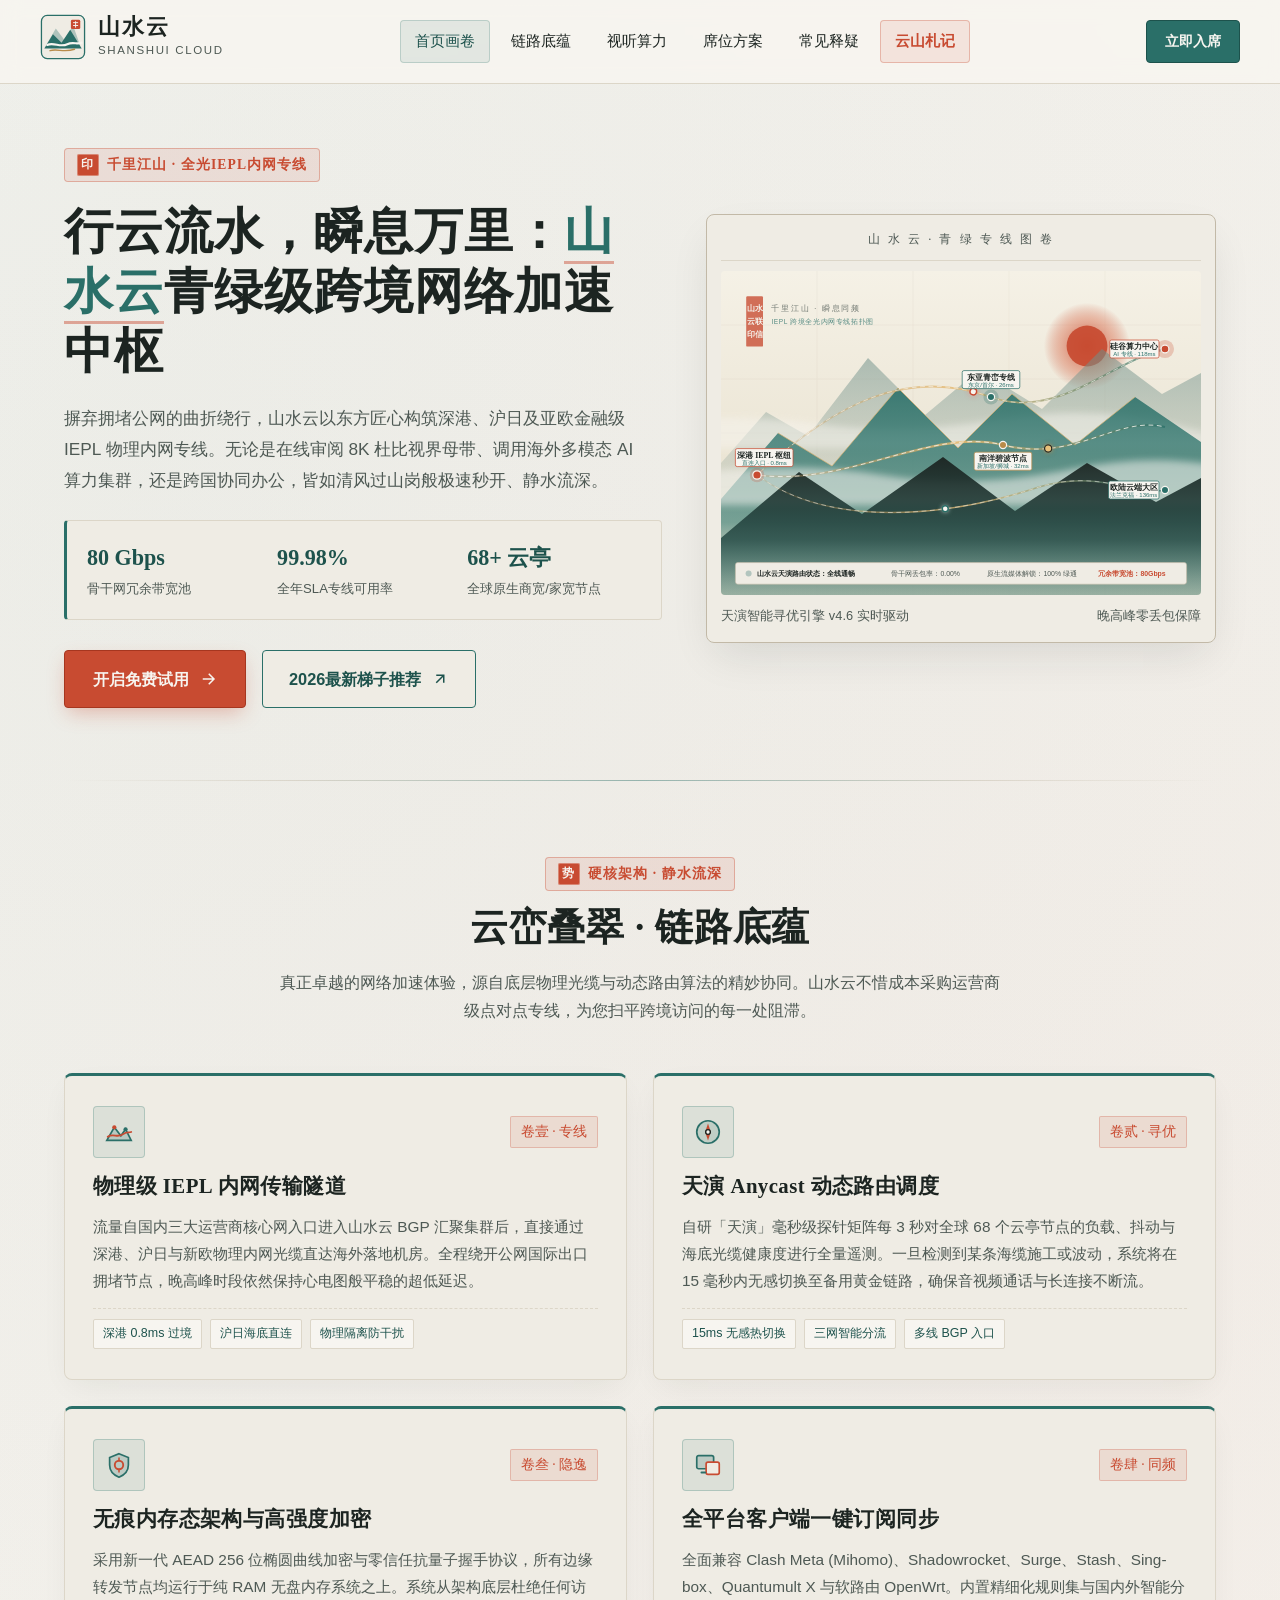
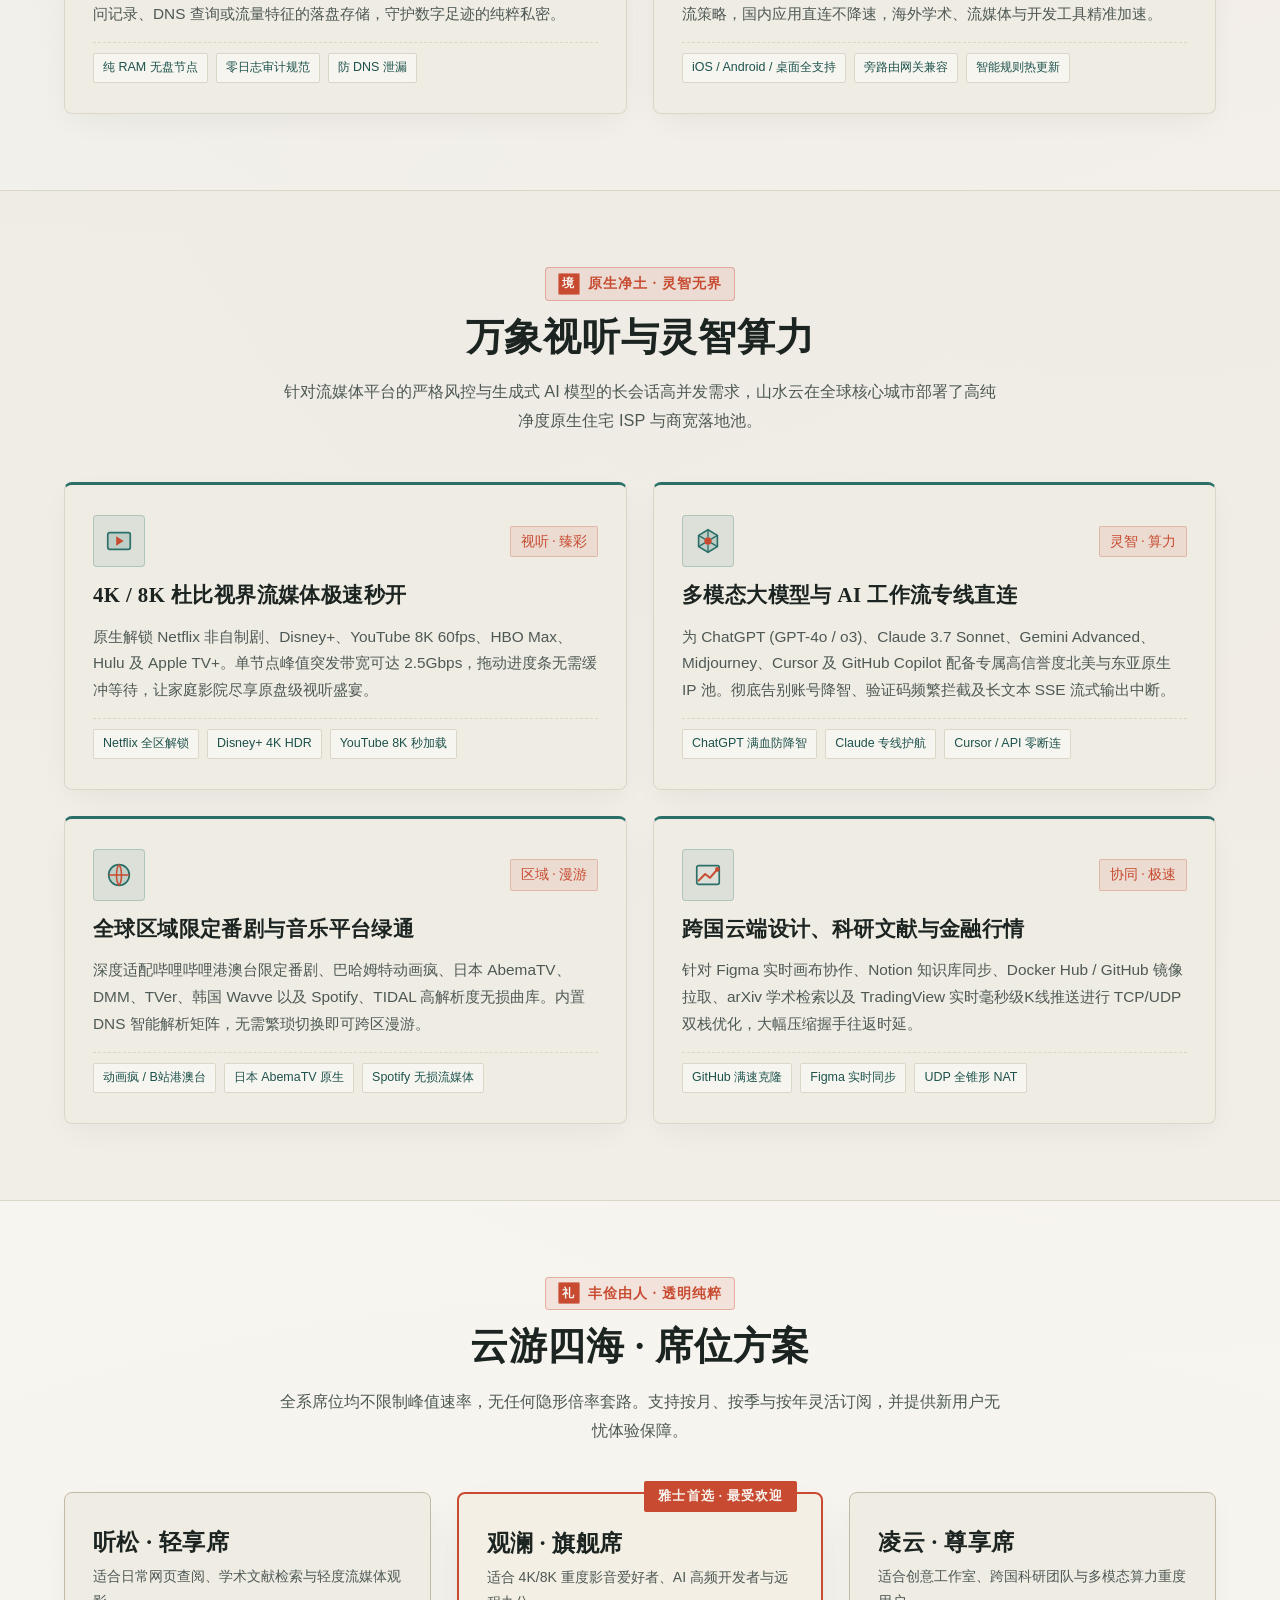
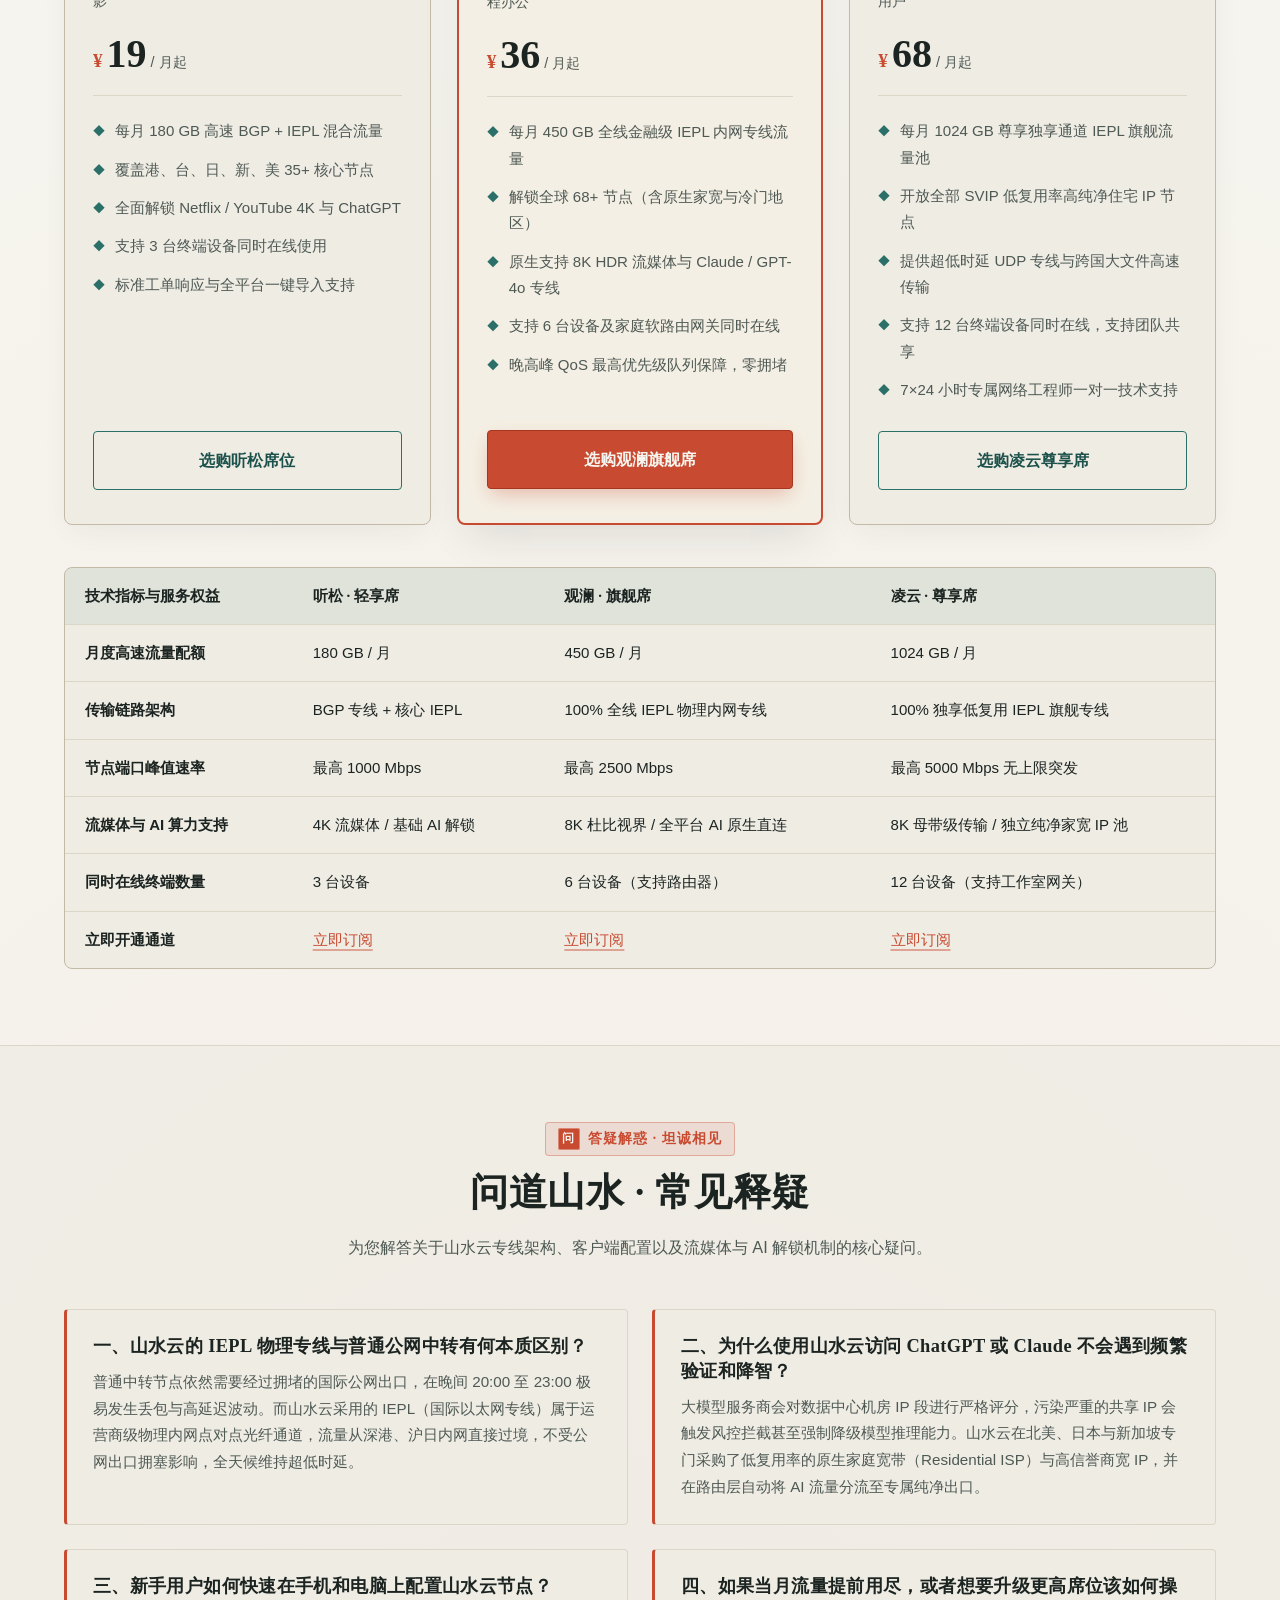
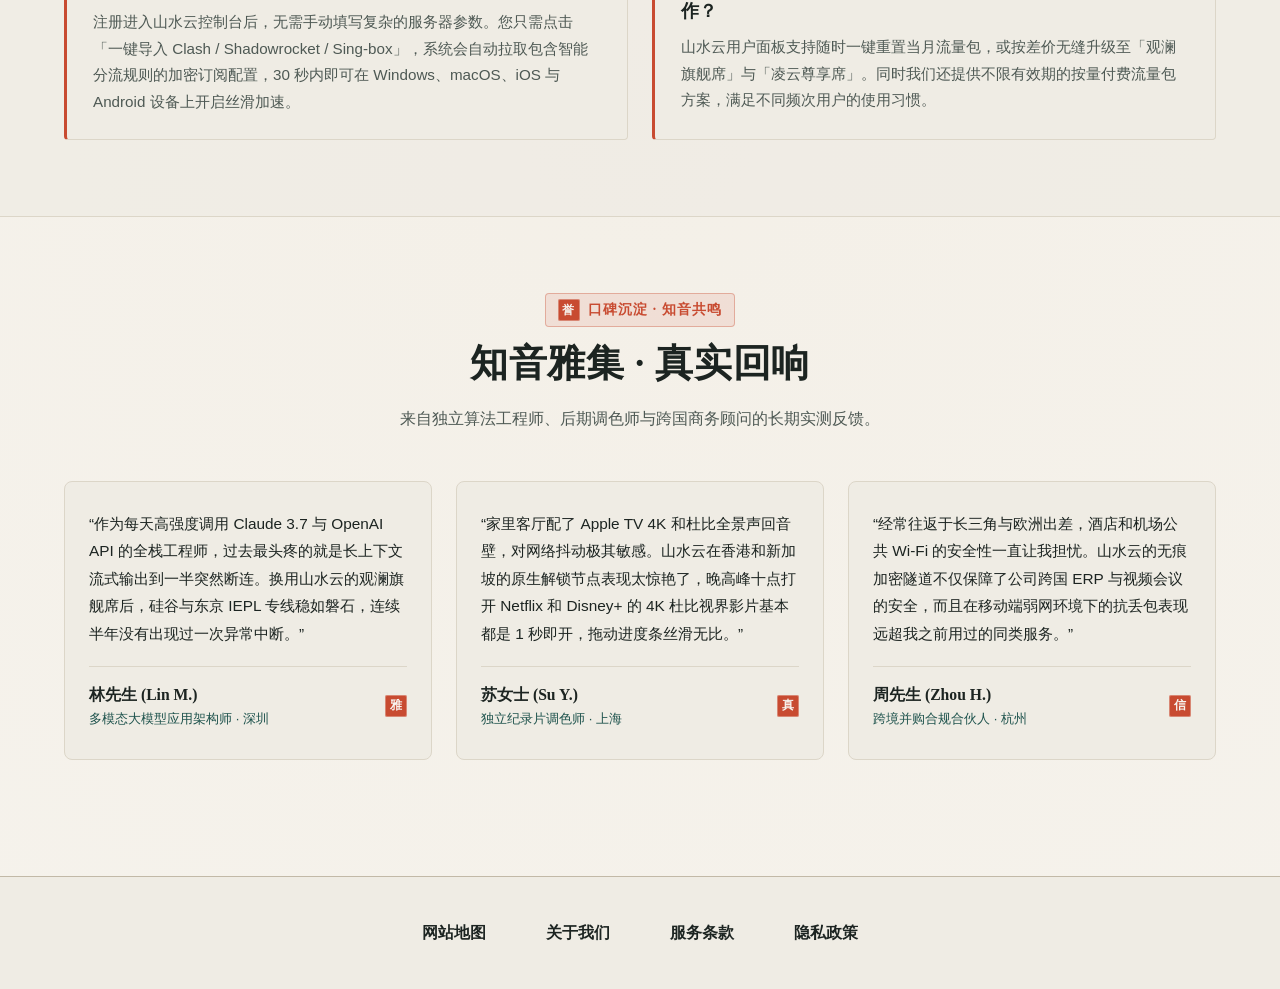
==== index.html @ 23c6778c "Initial commit for shanshui-yun.buzz" ====
<!DOCTYPE html>
<html lang="zh-CN">
<head>
  <meta charset="UTF-8">
  <meta name="viewport" content="width=device-width, initial-scale=1.0">
  <title>山水云 - 2026青绿级IEPL专线网络加速与极速秒开机场推荐</title>
  <meta name="description" content="山水云专注于构建高规格IEPL内网专线与BGP智能跨境网络加速体系。全天候极速秒开8K超清流媒体与多模态AI大模型，零日志加密护航，是追求低时延与高稳定性的旗舰级机场推荐之选。">
  <meta name="keywords" content="山水云,网络加速,极速秒开,机场推荐,IEPL专线,流媒体解锁,低延迟节点,跨境网络专线">
  <link rel="canonical" href="https://shanshui-yun.buzz/">

  <!-- Open Graph Meta Tags -->
  <meta property="og:title" content="山水云 - 2026青绿级IEPL专线网络加速与极速秒开机场推荐">
  <meta property="og:description" content="山水云专注于构建高规格IEPL内网专线与BGP智能跨境网络加速体系。全天候极速秒开8K超清流媒体与多模态AI大模型，是追求低时延与高稳定性的旗舰级机场推荐之选。">
  <meta property="og:image" content="https://shanshui-yun.buzz/hero-shanshui-ink.svg">
  <meta property="og:url" content="https://shanshui-yun.buzz/">
  <meta property="og:type" content="website">
  <meta property="og:site_name" content="山水云">

  <!-- Twitter Card Meta Tags -->
  <meta name="twitter:card" content="summary_large_image">
  <meta name="twitter:title" content="山水云 - 2026青绿级IEPL专线网络加速与极速秒开机场推荐">
  <meta name="twitter:description" content="山水云以新中式匠心打造IEPL全光内网专线，提供毫秒级跨境网络加速与8K视听极速秒开体验。">
  <meta name="twitter:image" content="https://shanshui-yun.buzz/hero-shanshui-ink.svg">

  <link rel="stylesheet" href="style.css">

  <!-- JSON-LD Product Schema -->
  <script type="application/ld+json">
  {
    "@context": "https://schema.org",
    "@type": "Product",
    "name": "山水云 IEPL 旗舰跨境网络加速专线",
    "brand": {
      "@type": "Brand",
      "name": "山水云"
    },
    "description": "山水云提供基于深港、沪日及新欧IEPL物理内网专线的高速网络加速服务，支持4K/8K流媒体极速秒开与AI算力平台稳定直连。",
    "image": "https://shanshui-yun.buzz/hero-shanshui-ink.svg",
    "sku": "SHANSHUI-CLOUD-2026",
    "offers": {
      "@type": "AggregateOffer",
      "priceCurrency": "CNY",
      "lowPrice": "19.00",
      "highPrice": "68.00",
      "offerCount": "3",
      "offers": [
        {
          "@type": "Offer",
          "name": "听松轻享席",
          "price": "19.00",
          "priceCurrency": "CNY",
          "availability": "https://schema.org/InStock",
          "url": "https://ww012.twilightaff.com/#/?code=A56DH1Af"
        },
        {
          "@type": "Offer",
          "name": "观澜旗舰席",
          "price": "36.00",
          "priceCurrency": "CNY",
          "availability": "https://schema.org/InStock",
          "url": "https://ww012.twilightaff.com/#/?code=A56DH1Af"
        },
        {
          "@type": "Offer",
          "name": "凌云尊享席",
          "price": "68.00",
          "priceCurrency": "CNY",
          "availability": "https://schema.org/InStock",
          "url": "https://ww012.twilightaff.com/#/?code=A56DH1Af"
        }
      ]
    },
    "aggregateRating": {
      "@type": "AggregateRating",
      "ratingValue": "4.9",
      "reviewCount": "1480",
      "bestRating": "5",
      "worstRating": "1"
    }
  }
  </script>
</head>
<body>

  <!-- Header & Global Navigation -->
  <header class="site-header">
    <div class="container header-inner">
      <div class="header-top-bar">
        <a href="index.html" class="brand-logo" aria-label="山水云首页">
          <svg viewBox="0 0 64 64" fill="none" xmlns="http://www.w3.org/2000/svg" role="img" aria-label="山水云青绿山水云章标志">
            <rect x="2" y="2" width="60" height="60" rx="8" fill="#EFECE4" stroke="#2A6F68" stroke-width="1.8"/>
            <!-- Distant Peak -->
            <path d="M8 44 L22 20 L34 36 L46 16 L56 44 Z" fill="#2A6F68" opacity="0.32"/>
            <!-- Foreground Verdigris Peak -->
            <path d="M6 48 L18 28 L30 40 L42 22 L58 48 Z" fill="#2A6F68"/>
            <!-- Flowing Cloud Ribbon -->
            <path d="M10 43 C20 39, 28 47, 38 42 C46 38, 52 43, 58 40" stroke="#F7F5F0" stroke-width="3" stroke-linecap="round"/>
            <path d="M14 51 C24 48, 34 54, 48 49" stroke="#B88B4A" stroke-width="2" stroke-linecap="round"/>
            <!-- Red Cinnabar Seal Mark -->
            <rect x="43" y="8" width="13" height="13" rx="2" fill="#C84B31"/>
            <path d="M46 12 H53 M49.5 10 V19 M46 16 H53" stroke="#F7F5F0" stroke-width="1.3"/>
          </svg>
          <div class="brand-text-wrap">
            <span class="brand-name">山水云</span>
            <span class="brand-sub">SHANSHUI CLOUD</span>
          </div>
        </a>
      </div>

      <nav class="main-nav" aria-label="主导航菜单">
        <a href="index.html" class="active">首页画卷</a>
        <a href="#advantages">链路底蕴</a>
        <a href="#streaming-ai">视听算力</a>
        <a href="#pricing">席位方案</a>
        <a href="#faq">常见释疑</a>
        <a href="cloud-notes.html" class="nav-hub">云山札记</a>
      </nav>

      <a href="https://ww012.twilightaff.com/#/?code=A56DH1Af" class="header-cta" rel="nofollow" target="_blank">立即入席</a>
    </div>
  </header>

  <main>
    <!-- 1. Hero Section -->
    <section class="hero-section">
      <div class="container hero-grid">
        <div class="hero-content">
          <div class="seal-badge">
            <span class="seal-stamp">印</span>
            <span>千里江山 · 全光IEPL内网专线</span>
          </div>

          <h1 class="hero-title">
            行云流水，瞬息万里：<span class="highlight-ink">山水云</span>青绿级跨境网络加速中枢
          </h1>

          <p class="hero-subtitle">
            摒弃拥堵公网的曲折绕行，山水云以东方匠心构筑深港、沪日及亚欧金融级 IEPL 物理内网专线。无论是在线审阅 8K 杜比视界母带、调用海外多模态 AI 算力集群，还是跨国协同办公，皆如清风过山岗般极速秒开、静水流深。
          </p>

          <div class="hero-metrics">
            <div class="metric-item">
              <span class="metric-val">80 Gbps</span>
              <span class="metric-label">骨干网冗余带宽池</span>
            </div>
            <div class="metric-item">
              <span class="metric-val">99.98%</span>
              <span class="metric-label">全年SLA专线可用率</span>
            </div>
            <div class="metric-item">
              <span class="metric-val">68+ 云亭</span>
              <span class="metric-label">全球原生商宽/家宽节点</span>
            </div>
          </div>

          <div class="hero-actions">
            <a href="https://ww012.twilightaff.com/#/?code=A56DH1Af" class="btn-primary" rel="nofollow" target="_blank">
              <span>开启免费试用</span>
              <svg width="18" height="18" viewBox="0 0 24 24" fill="none" stroke="currentColor" stroke-width="2"><path d="M5 12h14M13 5l7 7-7 7"/></svg>
            </a>
            <a href="https://tizilab.net/paihang/" class="btn-secondary" target="_blank">
              <span>2026最新梯子推荐</span>
              <svg width="18" height="18" viewBox="0 0 24 24" fill="none" stroke="currentColor" stroke-width="2"><path d="M7 17L17 7M7 7h10v10"/></svg>
            </a>
          </div>
        </div>

        <div class="hero-visual">
          <img src="hero-shanshui-ink.svg" alt="山水云青绿山水云峦跨境专线流光动态插画" class="hero-anim-img" width="800" height="540">
          <div class="hero-visual-caption">
            <span>天演智能寻优引擎 v4.6 实时驱动</span>
            <span>晚高峰零丢包保障</span>
          </div>
        </div>
      </div>
    </section>

    <div class="ink-divider"></div>

    <!-- 2. Core Advantages (4 Cards) -->
    <section id="advantages" class="section-block">
      <div class="container">
        <div class="section-header">
          <div class="seal-badge">
            <span class="seal-stamp">势</span>
            <span>硬核架构 · 静水流深</span>
          </div>
          <h2 class="section-title">云峦叠翠 · 链路底蕴</h2>
          <p class="section-desc">
            真正卓越的网络加速体验，源自底层物理光缆与动态路由算法的精妙协同。山水云不惜成本采购运营商级点对点专线，为您扫平跨境访问的每一处阻滞。
          </p>
        </div>

        <div class="cards-grid-4">
          <!-- Card 1 -->
          <article class="editorial-card">
            <div class="card-top-row">
              <div class="card-icon-wrap">
                <svg viewBox="0 0 32 32" fill="none" xmlns="http://www.w3.org/2000/svg" role="img" aria-label="青峦专线层叠图标">
                  <path d="M3 25L11 11L18 20L23 13L29 25H3Z" fill="#2A6F68" fill-opacity="0.2" stroke="#2A6F68" stroke-width="1.8"/>
                  <path d="M4 21C10 17 15 23 21 18C24 15.5 27 17 29 16" stroke="#C84B31" stroke-width="2" stroke-linecap="round"/>
                  <circle cx="11" cy="11" r="2.2" fill="#C84B31"/>
                  <circle cx="23" cy="13" r="2.2" fill="#2A6F68"/>
                </svg>
              </div>
              <span class="card-index">卷壹 · 专线</span>
            </div>
            <h3>物理级 IEPL 内网传输隧道</h3>
            <p>
              流量自国内三大运营商核心网入口进入山水云 BGP 汇聚集群后，直接通过深港、沪日与新欧物理内网光缆直达海外落地机房。全程绕开公网国际出口拥堵节点，晚高峰时段依然保持心电图般平稳的超低延迟。
            </p>
            <div class="card-tag-list">
              <span class="card-tag">深港 0.8ms 过境</span>
              <span class="card-tag">沪日海底直连</span>
              <span class="card-tag">物理隔离防干扰</span>
            </div>
          </article>

          <!-- Card 2 -->
          <article class="editorial-card">
            <div class="card-top-row">
              <div class="card-icon-wrap">
                <svg viewBox="0 0 32 32" fill="none" xmlns="http://www.w3.org/2000/svg" role="img" aria-label="司南罗盘动态寻优图标">
                  <circle cx="16" cy="16" r="12" fill="#2A6F68" fill-opacity="0.15" stroke="#2A6F68" stroke-width="1.8"/>
                  <polygon points="16,7 19,16 16,25 13,16" fill="#C84B31"/>
                  <circle cx="16" cy="16" r="2.5" fill="#F7F5F0" stroke="#1C2421" stroke-width="1.5"/>
                </svg>
              </div>
              <span class="card-index">卷贰 · 寻优</span>
            </div>
            <h3>天演 Anycast 动态路由调度</h3>
            <p>
              自研「天演」毫秒级探针矩阵每 3 秒对全球 68 个云亭节点的负载、抖动与海底光缆健康度进行全量遥测。一旦检测到某条海缆施工或波动，系统将在 15 毫秒内无感切换至备用黄金链路，确保音视频通话与长连接不断流。
            </p>
            <div class="card-tag-list">
              <span class="card-tag">15ms 无感热切换</span>
              <span class="card-tag">三网智能分流</span>
              <span class="card-tag">多线 BGP 入口</span>
            </div>
          </article>

          <!-- Card 3 -->
          <article class="editorial-card">
            <div class="card-top-row">
              <div class="card-icon-wrap">
                <svg viewBox="0 0 32 32" fill="none" xmlns="http://www.w3.org/2000/svg" role="img" aria-label="玉璧零日志加密护盾图标">
                  <path d="M16 4L26 8V16C26 22.5 21.5 26.8 16 29C10.5 26.8 6 22.5 6 16V8L16 4Z" fill="#2A6F68" fill-opacity="0.18" stroke="#2A6F68" stroke-width="1.8"/>
                  <circle cx="16" cy="16" r="4.5" stroke="#C84B31" stroke-width="2"/>
                  <path d="M16 11.5V8M16 24V20.5" stroke="#C84B31" stroke-width="1.6"/>
                </svg>
              </div>
              <span class="card-index">卷叁 · 隐逸</span>
            </div>
            <h3>无痕内存态架构与高强度加密</h3>
            <p>
              采用新一代 AEAD 256 位椭圆曲线加密与零信任抗量子握手协议，所有边缘转发节点均运行于纯 RAM 无盘内存系统之上。系统从架构底层杜绝任何访问记录、DNS 查询或流量特征的落盘存储，守护数字足迹的纯粹私密。
            </p>
            <div class="card-tag-list">
              <span class="card-tag">纯 RAM 无盘节点</span>
              <span class="card-tag">零日志审计规范</span>
              <span class="card-tag">防 DNS 泄漏</span>
            </div>
          </article>

          <!-- Card 4 -->
          <article class="editorial-card">
            <div class="card-top-row">
              <div class="card-icon-wrap">
                <svg viewBox="0 0 32 32" fill="none" xmlns="http://www.w3.org/2000/svg" role="img" aria-label="多端互联书卷方印图标">
                  <rect x="4" y="6" width="18" height="14" rx="2" fill="#2A6F68" fill-opacity="0.18" stroke="#2A6F68" stroke-width="1.8"/>
                  <rect x="14" y="13" width="14" height="13" rx="2" fill="#EFECE4" stroke="#C84B31" stroke-width="1.8"/>
                  <line x1="9" y1="24" x2="13" y2="24" stroke="#2A6F68" stroke-width="2" stroke-linecap="round"/>
                </svg>
              </div>
              <span class="card-index">卷肆 · 同频</span>
            </div>
            <h3>全平台客户端一键订阅同步</h3>
            <p>
              全面兼容 Clash Meta (Mihomo)、Shadowrocket、Surge、Stash、Sing-box、Quantumult X 与软路由 OpenWrt。内置精细化规则集与国内外智能分流策略，国内应用直连不降速，海外学术、流媒体与开发工具精准加速。
            </p>
            <div class="card-tag-list">
              <span class="card-tag">iOS / Android / 桌面全支持</span>
              <span class="card-tag">旁路由网关兼容</span>
              <span class="card-tag">智能规则热更新</span>
            </div>
          </article>
        </div>
      </div>
    </section>

    <!-- 3. Streaming Media & AI Support (4 Cards) -->
    <section id="streaming-ai" class="section-block alt-bg">
      <div class="container">
        <div class="section-header">
          <div class="seal-badge">
            <span class="seal-stamp">境</span>
            <span>原生净土 · 灵智无界</span>
          </div>
          <h2 class="section-title">万象视听与灵智算力</h2>
          <p class="section-desc">
            针对流媒体平台的严格风控与生成式 AI 模型的长会话高并发需求，山水云在全球核心城市部署了高纯净度原生住宅 ISP 与商宽落地池。
          </p>
        </div>

        <div class="cards-grid-4">
          <!-- Card 1 -->
          <article class="editorial-card">
            <div class="card-top-row">
              <div class="card-icon-wrap">
                <svg viewBox="0 0 32 32" fill="none" xmlns="http://www.w3.org/2000/svg" role="img" aria-label="超清画轴视听图标">
                  <rect x="4" y="7" width="24" height="18" rx="2" fill="#2A6F68" fill-opacity="0.16" stroke="#2A6F68" stroke-width="1.8"/>
                  <polygon points="13,11 21,16 13,21" fill="#C84B31"/>
                </svg>
              </div>
              <span class="card-index">视听 · 臻彩</span>
            </div>
            <h3>4K / 8K 杜比视界流媒体极速秒开</h3>
            <p>
              原生解锁 Netflix 非自制剧、Disney+、YouTube 8K 60fps、HBO Max、Hulu 及 Apple TV+。单节点峰值突发带宽可达 2.5Gbps，拖动进度条无需缓冲等待，让家庭影院尽享原盘级视听盛宴。
            </p>
            <div class="card-tag-list">
              <span class="card-tag">Netflix 全区解锁</span>
              <span class="card-tag">Disney+ 4K HDR</span>
              <span class="card-tag">YouTube 8K 秒加载</span>
            </div>
          </article>

          <!-- Card 2 -->
          <article class="editorial-card">
            <div class="card-top-row">
              <div class="card-icon-wrap">
                <svg viewBox="0 0 32 32" fill="none" xmlns="http://www.w3.org/2000/svg" role="img" aria-label="灵智星枢AI算力图标">
                  <polygon points="16,4 26,10 26,22 16,28 6,22 6,10" fill="#2A6F68" fill-opacity="0.16" stroke="#2A6F68" stroke-width="1.8"/>
                  <circle cx="16" cy="16" r="4" fill="#C84B31"/>
                  <path d="M16 4V12M16 20V28M6 10L12.5 14M19.5 18L26 22M26 10L19.5 14M12.5 18L6 22" stroke="#2A6F68" stroke-width="1.4"/>
                </svg>
              </div>
              <span class="card-index">灵智 · 算力</span>
            </div>
            <h3>多模态大模型与 AI 工作流专线直连</h3>
            <p>
              为 ChatGPT (GPT-4o / o3)、Claude 3.7 Sonnet、Gemini Advanced、Midjourney、Cursor 及 GitHub Copilot 配备专属高信誉度北美与东亚原生 IP 池。彻底告别账号降智、验证码频繁拦截及长文本 SSE 流式输出中断。
            </p>
            <div class="card-tag-list">
              <span class="card-tag">ChatGPT 满血防降智</span>
              <span class="card-tag">Claude 专线护航</span>
              <span class="card-tag">Cursor / API 零断连</span>
            </div>
          </article>

          <!-- Card 3 -->
          <article class="editorial-card">
            <div class="card-top-row">
              <div class="card-icon-wrap">
                <svg viewBox="0 0 32 32" fill="none" xmlns="http://www.w3.org/2000/svg" role="img" aria-label="东亚南洋区域媒体图标">
                  <circle cx="16" cy="16" r="11" fill="#2A6F68" fill-opacity="0.15" stroke="#2A6F68" stroke-width="1.8"/>
                  <path d="M5 16H27M16 5C19.5 9 19.5 23 16 27M16 5C12.5 9 12.5 23 16 27" stroke="#C84B31" stroke-width="1.6"/>
                </svg>
              </div>
              <span class="card-index">区域 · 漫游</span>
            </div>
            <h3>全球区域限定番剧与音乐平台绿通</h3>
            <p>
              深度适配哔哩哔哩港澳台限定番剧、巴哈姆特动画疯、日本 AbemaTV、DMM、TVer、韩国 Wavve 以及 Spotify、TIDAL 高解析度无损曲库。内置 DNS 智能解析矩阵，无需繁琐切换即可跨区漫游。
            </p>
            <div class="card-tag-list">
              <span class="card-tag">动画疯 / B站港澳台</span>
              <span class="card-tag">日本 AbemaTV 原生</span>
              <span class="card-tag">Spotify 无损流媒体</span>
            </div>
          </article>

          <!-- Card 4 -->
          <article class="editorial-card">
            <div class="card-top-row">
              <div class="card-icon-wrap">
                <svg viewBox="0 0 32 32" fill="none" xmlns="http://www.w3.org/2000/svg" role="img" aria-label="云端工程与低时延传输图标">
                  <path d="M6 22L13 15L18 19L26 10" stroke="#C84B31" stroke-width="2.2" stroke-linecap="round" stroke-linejoin="round"/>
                  <rect x="4" y="6" width="24" height="20" rx="2" stroke="#2A6F68" stroke-width="1.8"/>
                  <circle cx="26" cy="10" r="2.5" fill="#C84B31"/>
                </svg>
              </div>
              <span class="card-index">协同 · 极速</span>
            </div>
            <h3>跨国云端设计、科研文献与金融行情</h3>
            <p>
              针对 Figma 实时画布协作、Notion 知识库同步、Docker Hub / GitHub 镜像拉取、arXiv 学术检索以及 TradingView 实时毫秒级K线推送进行 TCP/UDP 双栈优化，大幅压缩握手往返时延。
            </p>
            <div class="card-tag-list">
              <span class="card-tag">GitHub 满速克隆</span>
              <span class="card-tag">Figma 实时同步</span>
              <span class="card-tag">UDP 全锥形 NAT</span>
            </div>
          </article>
        </div>
      </div>
    </section>

    <!-- 4. Pricing Comparison Table (3 Tiers) -->
    <section id="pricing" class="section-block">
      <div class="container">
        <div class="section-header">
          <div class="seal-badge">
            <span class="seal-stamp">礼</span>
            <span>丰俭由人 · 透明纯粹</span>
          </div>
          <h2 class="section-title">云游四海 · 席位方案</h2>
          <p class="section-desc">
            全系席位均不限制峰值速率，无任何隐形倍率套路。支持按月、按季与按年灵活订阅，并提供新用户无忧体验保障。
          </p>
        </div>

        <div class="pricing-cards-grid">
          <!-- Tier 1 -->
          <div class="pricing-card">
            <h3 class="tier-name">听松 · 轻享席</h3>
            <p class="tier-sub">适合日常网页查阅、学术文献检索与轻度流媒体观影</p>
            <div class="tier-price">
              <span class="price-currency">¥</span>
              <span class="price-num">19</span>
              <span class="price-period">/ 月起</span>
            </div>
            <ul class="tier-features">
              <li>每月 180 GB 高速 BGP + IEPL 混合流量</li>
              <li>覆盖港、台、日、新、美 35+ 核心节点</li>
              <li>全面解锁 Netflix / YouTube 4K 与 ChatGPT</li>
              <li>支持 3 台终端设备同时在线使用</li>
              <li>标准工单响应与全平台一键导入支持</li>
            </ul>
            <a href="https://ww012.twilightaff.com/#/?code=A56DH1Af" class="btn-secondary" rel="nofollow" target="_blank">选购听松席位</a>
          </div>

          <!-- Tier 2 (Featured) -->
          <div class="pricing-card featured">
            <span class="pricing-ribbon">雅士首选 · 最受欢迎</span>
            <h3 class="tier-name">观澜 · 旗舰席</h3>
            <p class="tier-sub">适合 4K/8K 重度影音爱好者、AI 高频开发者与远程办公</p>
            <div class="tier-price">
              <span class="price-currency">¥</span>
              <span class="price-num">36</span>
              <span class="price-period">/ 月起</span>
            </div>
            <ul class="tier-features">
              <li>每月 450 GB 全线金融级 IEPL 内网专线流量</li>
              <li>解锁全球 68+ 节点（含原生家宽与冷门地区）</li>
              <li>原生支持 8K HDR 流媒体与 Claude / GPT-4o 专线</li>
              <li>支持 6 台设备及家庭软路由网关同时在线</li>
              <li>晚高峰 QoS 最高优先级队列保障，零拥堵</li>
            </ul>
            <a href="https://ww012.twilightaff.com/#/?code=A56DH1Af" class="btn-primary" rel="nofollow" target="_blank">选购观澜旗舰席</a>
          </div>

          <!-- Tier 3 -->
          <div class="pricing-card">
            <h3 class="tier-name">凌云 · 尊享席</h3>
            <p class="tier-sub">适合创意工作室、跨国科研团队与多模态算力重度用户</p>
            <div class="tier-price">
              <span class="price-currency">¥</span>
              <span class="price-num">68</span>
              <span class="price-period">/ 月起</span>
            </div>
            <ul class="tier-features">
              <li>每月 1024 GB 尊享独享通道 IEPL 旗舰流量池</li>
              <li>开放全部 SVIP 低复用率高纯净住宅 IP 节点</li>
              <li>提供超低时延 UDP 专线与跨国大文件高速传输</li>
              <li>支持 12 台终端设备同时在线，支持团队共享</li>
              <li>7×24 小时专属网络工程师一对一技术支持</li>
            </ul>
            <a href="https://ww012.twilightaff.com/#/?code=A56DH1Af" class="btn-secondary" rel="nofollow" target="_blank">选购凌云尊享席</a>
          </div>
        </div>

        <!-- Detailed Comparison Matrix -->
        <div class="table-scroll-wrap">
          <table class="comparison-table" aria-label="山水云各席位方案技术参数对比表">
            <thead>
              <tr>
                <th>技术指标与服务权益</th>
                <th>听松 · 轻享席</th>
                <th>观澜 · 旗舰席</th>
                <th>凌云 · 尊享席</th>
              </tr>
            </thead>
            <tbody>
              <tr>
                <td><strong>月度高速流量配额</strong></td>
                <td>180 GB / 月</td>
                <td>450 GB / 月</td>
                <td>1024 GB / 月</td>
              </tr>
              <tr>
                <td><strong>传输链路架构</strong></td>
                <td>BGP 专线 + 核心 IEPL</td>
                <td>100% 全线 IEPL 物理内网专线</td>
                <td>100% 独享低复用 IEPL 旗舰专线</td>
              </tr>
              <tr>
                <td><strong>节点端口峰值速率</strong></td>
                <td>最高 1000 Mbps</td>
                <td>最高 2500 Mbps</td>
                <td>最高 5000 Mbps 无上限突发</td>
              </tr>
              <tr>
                <td><strong>流媒体与 AI 算力支持</strong></td>
                <td>4K 流媒体 / 基础 AI 解锁</td>
                <td>8K 杜比视界 / 全平台 AI 原生直连</td>
                <td>8K 母带级传输 / 独立纯净家宽 IP 池</td>
              </tr>
              <tr>
                <td><strong>同时在线终端数量</strong></td>
                <td>3 台设备</td>
                <td>6 台设备（支持路由器）</td>
                <td>12 台设备（支持工作室网关）</td>
              </tr>
              <tr>
                <td><strong>立即开通通道</strong></td>
                <td><a href="https://ww012.twilightaff.com/#/?code=A56DH1Af" rel="nofollow" target="_blank">立即订阅</a></td>
                <td><a href="https://ww012.twilightaff.com/#/?code=A56DH1Af" rel="nofollow" target="_blank">立即订阅</a></td>
                <td><a href="https://ww012.twilightaff.com/#/?code=A56DH1Af" rel="nofollow" target="_blank">立即订阅</a></td>
              </tr>
            </tbody>
          </table>
        </div>
      </div>
    </section>

    <!-- 5. FAQ Section (4 Items) -->
    <section id="faq" class="section-block alt-bg">
      <div class="container">
        <div class="section-header">
          <div class="seal-badge">
            <span class="seal-stamp">问</span>
            <span>答疑解惑 · 坦诚相见</span>
          </div>
          <h2 class="section-title">问道山水 · 常见释疑</h2>
          <p class="section-desc">
            为您解答关于山水云专线架构、客户端配置以及流媒体与 AI 解锁机制的核心疑问。
          </p>
        </div>

        <div class="faq-grid">
          <div class="faq-item">
            <h3>一、山水云的 IEPL 物理专线与普通公网中转有何本质区别？</h3>
            <p>
              普通中转节点依然需要经过拥堵的国际公网出口，在晚间 20:00 至 23:00 极易发生丢包与高延迟波动。而山水云采用的 IEPL（国际以太网专线）属于运营商级物理内网点对点光纤通道，流量从深港、沪日内网直接过境，不受公网出口拥塞影响，全天候维持超低时延。
            </p>
          </div>

          <div class="faq-item">
            <h3>二、为什么使用山水云访问 ChatGPT 或 Claude 不会遇到频繁验证和降智？</h3>
            <p>
              大模型服务商会对数据中心机房 IP 段进行严格评分，污染严重的共享 IP 会触发风控拦截甚至强制降级模型推理能力。山水云在北美、日本与新加坡专门采购了低复用率的原生家庭宽带（Residential ISP）与高信誉商宽 IP，并在路由层自动将 AI 流量分流至专属纯净出口。
            </p>
          </div>

          <div class="faq-item">
            <h3>三、新手用户如何快速在手机和电脑上配置山水云节点？</h3>
            <p>
              注册进入山水云控制台后，无需手动填写复杂的服务器参数。您只需点击「一键导入 Clash / Shadowrocket / Sing-box」，系统会自动拉取包含智能分流规则的加密订阅配置，30 秒内即可在 Windows、macOS、iOS 与 Android 设备上开启丝滑加速。
            </p>
          </div>

          <div class="faq-item">
            <h3>四、如果当月流量提前用尽，或者想要升级更高席位该如何操作？</h3>
            <p>
              山水云用户面板支持随时一键重置当月流量包，或按差价无缝升级至「观澜旗舰席」与「凌云尊享席」。同时我们还提供不限有效期的按量付费流量包方案，满足不同频次用户的使用习惯。
            </p>
          </div>
        </div>
      </div>
    </section>

    <!-- 6. User Testimonials (3 Items) -->
    <section id="testimonials" class="section-block">
      <div class="container">
        <div class="section-header">
          <div class="seal-badge">
            <span class="seal-stamp">誉</span>
            <span>口碑沉淀 · 知音共鸣</span>
          </div>
          <h2 class="section-title">知音雅集 · 真实回响</h2>
          <p class="section-desc">
            来自独立算法工程师、后期调色师与跨国商务顾问的长期实测反馈。
          </p>
        </div>

        <div class="testimonials-grid">
          <div class="testimonial-card">
            <p class="quote-text">
              “作为每天高强度调用 Claude 3.7 与 OpenAI API 的全栈工程师，过去最头疼的就是长上下文流式输出到一半突然断连。换用山水云的观澜旗舰席后，硅谷与东京 IEPL 专线稳如磐石，连续半年没有出现过一次异常中断。”
            </p>
            <div class="quote-author">
              <div>
                <div class="author-name">林先生 (Lin M.)</div>
                <div class="author-role">多模态大模型应用架构师 · 深圳</div>
              </div>
              <span class="seal-stamp">雅</span>
            </div>
          </div>

          <div class="testimonial-card">
            <p class="quote-text">
              “家里客厅配了 Apple TV 4K 和杜比全景声回音壁，对网络抖动极其敏感。山水云在香港和新加坡的原生解锁节点表现太惊艳了，晚高峰十点打开 Netflix 和 Disney+ 的 4K 杜比视界影片基本都是 1 秒即开，拖动进度条丝滑无比。”
            </p>
            <div class="quote-author">
              <div>
                <div class="author-name">苏女士 (Su Y.)</div>
                <div class="author-role">独立纪录片调色师 · 上海</div>
              </div>
              <span class="seal-stamp">真</span>
            </div>
          </div>

          <div class="testimonial-card">
            <p class="quote-text">
              “经常往返于长三角与欧洲出差，酒店和机场公共 Wi-Fi 的安全性一直让我担忧。山水云的无痕加密隧道不仅保障了公司跨国 ERP 与视频会议的安全，而且在移动端弱网环境下的抗丢包表现远超我之前用过的同类服务。”
            </p>
            <div class="quote-author">
              <div>
                <div class="author-name">周先生 (Zhou H.)</div>
                <div class="author-role">跨境并购合规合伙人 · 杭州</div>
              </div>
              <span class="seal-stamp">信</span>
            </div>
          </div>
        </div>
      </div>
    </section>
  </main>

  <!-- 7. Footer (Strictly ONLY the 4 required Chinese link titles) -->
  <footer class="site-footer">
    <div class="container">
      <nav class="footer-nav" aria-label="页脚合规导航">
        <a href="sitemap.html">网站地图</a>
        <a href="about.html">关于我们</a>
        <a href="terms.html">服务条款</a>
        <a href="privacy.html">隐私政策</a>
      </nav>
    </div>
  </footer>

</body>
</html>
---- style.css ----
/* ==========================================================================
   山水云 (shanshui-yun.buzz) - 新中式水墨云峦雅致杂志风 (Contemporary Oriental Ink-Wash & Mist Editorial)
   Palette:
   - Rice-paper Ivory (宣纸米白): #F7F5F0
   - Warm Silk Card (素绢浅褐): #EFECE4
   - Border / Divider (水墨淡痕): #DCD6C8
   - Pine-soot Ink (松烟墨黑): #1C2421
   - Muted Stone Ink (苍石灰墨): #4E5954
   - Mineral Verdigris (石绿青碧): #2A6F68
   - Deep Verdigris (深碧松青): #1D524C
   - Cinnabar Vermilion (朱砂印泥): #C84B31
   - Warm Gold Mist (流金微光): #B88B4A
   ========================================================================== */

:root {
  --bg-paper: #F7F5F0;
  --bg-card: #EFECE4;
  --bg-card-hover: #E7E2D6;
  --bg-ink-dark: #19211E;
  --ink-primary: #1C2421;
  --ink-secondary: #4E5954;
  --ink-muted: #76807B;
  --verdigris: #2A6F68;
  --verdigris-dark: #1D524C;
  --verdigris-soft: rgba(42, 111, 104, 0.1);
  --cinnabar: #C84B31;
  --cinnabar-dark: #A6361F;
  --cinnabar-soft: rgba(200, 75, 49, 0.1);
  --gold-accent: #B88B4A;
  --border-ink: #DCD6C8;
  --border-strong: #C2B9A7;
  --font-serif: "Songti SC", "Noto Serif SC", "Source Han Serif SC", "STSong", "SimSun", Georgia, serif;
  --font-sans: "PingFang SC", "Hiragino Sans GB", "Microsoft YaHei", -apple-system, BlinkMacSystemFont, sans-serif;
  --shadow-soft: 0 10px 30px -8px rgba(28, 36, 33, 0.07);
  --shadow-elevated: 0 18px 42px -10px rgba(28, 36, 33, 0.12);
  --radius-sm: 4px;
  --radius-md: 8px;
  --radius-lg: 12px;
}

*, *::before, *::after {
  box-sizing: border-box;
  margin: 0;
  padding: 0;
}

html {
  scroll-behavior: smooth;
  font-size: 16px;
  background-color: var(--bg-paper);
  color: var(--ink-primary);
}

body {
  font-family: var(--font-sans);
  line-height: 1.75;
  color: var(--ink-primary);
  background-color: var(--bg-paper);
  background-image: 
    radial-gradient(circle at 12% 8%, rgba(42, 111, 104, 0.05) 0%, transparent 40%),
    radial-gradient(circle at 88% 22%, rgba(200, 75, 49, 0.04) 0%, transparent 38%),
    radial-gradient(circle at 50% 85%, rgba(184, 139, 74, 0.05) 0%, transparent 45%);
  overflow-x: hidden;
  -webkit-font-smoothing: antialiased;
}

/* Global Hyperlink Consistency - Prominent & Never Changes Before/After Visited */
a, a:visited {
  color: var(--cinnabar);
  text-decoration: underline;
  text-underline-offset: 4px;
  text-decoration-thickness: 1.5px;
  text-decoration-color: rgba(200, 75, 49, 0.45);
  transition: color 0.2s ease, text-decoration-color 0.2s ease, background-color 0.2s ease;
}

a:hover, a:focus {
  color: var(--verdigris);
  text-decoration-color: var(--verdigris);
}

h1, h2, h3, h4 {
  font-family: var(--font-serif);
  color: var(--ink-primary);
  font-weight: 700;
  line-height: 1.35;
  letter-spacing: 0.02em;
}

.container {
  width: 100%;
  max-width: 1200px;
  margin: 0 auto;
  padding: 0 24px;
}

/* Subtle Ink-Wash Divider */
.ink-divider {
  height: 1px;
  background: linear-gradient(90deg, transparent 0%, var(--border-strong) 20%, var(--verdigris) 50%, var(--border-strong) 80%, transparent 100%);
  opacity: 0.45;
  margin: 0 auto;
  max-width: 1152px;
}

/* Seal Badge (朱砂印章标识) */
.seal-badge {
  display: inline-flex;
  align-items: center;
  gap: 8px;
  padding: 4px 12px;
  background-color: var(--cinnabar-soft);
  border: 1px solid rgba(200, 75, 49, 0.35);
  color: var(--cinnabar);
  font-family: var(--font-serif);
  font-size: 0.85rem;
  font-weight: 600;
  letter-spacing: 0.08em;
  border-radius: var(--radius-sm);
}

.seal-stamp {
  display: inline-flex;
  align-items: center;
  justify-content: center;
  width: 22px;
  height: 22px;
  background-color: var(--cinnabar);
  color: #F7F5F0;
  font-family: var(--font-serif);
  font-size: 0.72rem;
  font-weight: 700;
  border-radius: 2px;
  line-height: 1;
  box-shadow: inset 0 0 0 1px rgba(247, 245, 240, 0.35);
}

/* ==========================================================================
   Header & Navigation (Desktop & Mobile Always Visible)
   ========================================================================== */
.site-header {
  position: sticky;
  top: 0;
  z-index: 100;
  background-color: rgba(247, 245, 240, 0.94);
  backdrop-filter: blur(10px);
  border-bottom: 1px solid var(--border-ink);
}

.header-inner {
  display: flex;
  align-items: center;
  justify-content: space-between;
  padding: 14px 0;
  gap: 20px;
  flex-wrap: wrap;
}

.brand-logo, .brand-logo:visited {
  display: inline-flex;
  align-items: center;
  gap: 12px;
  text-decoration: none;
  color: var(--ink-primary);
}

.brand-logo:hover {
  color: var(--verdigris);
}

.brand-logo svg {
  width: 46px;
  height: 46px;
  flex-shrink: 0;
}

.brand-text-wrap {
  display: flex;
  flex-direction: column;
}

.brand-name {
  font-family: var(--font-serif);
  font-size: 1.4rem;
  font-weight: 700;
  letter-spacing: 0.08em;
  color: var(--ink-primary);
  line-height: 1.15;
}

.brand-sub {
  font-size: 0.72rem;
  color: var(--ink-secondary);
  letter-spacing: 0.14em;
}

.main-nav {
  display: flex;
  align-items: center;
  gap: 6px;
  flex-wrap: wrap;
}

.main-nav a, .main-nav a:visited {
  text-decoration: none;
  color: var(--ink-primary);
  font-size: 0.94rem;
  font-weight: 500;
  padding: 7px 14px;
  border-radius: var(--radius-sm);
  transition: all 0.2s ease;
  border: 1px solid transparent;
}

.main-nav a:hover, .main-nav a.active {
  color: var(--verdigris-dark);
  background-color: var(--verdigris-soft);
  border-color: rgba(42, 111, 104, 0.22);
}

.main-nav a.nav-hub, .main-nav a.nav-hub:visited {
  color: var(--cinnabar);
  background-color: var(--cinnabar-soft);
  border: 1px solid rgba(200, 75, 49, 0.3);
  font-family: var(--font-serif);
  font-weight: 700;
}

.main-nav a.nav-hub:hover {
  background-color: var(--cinnabar);
  color: #F7F5F0;
}

.header-cta, .header-cta:visited {
  display: inline-flex;
  align-items: center;
  justify-content: center;
  padding: 8px 18px;
  background-color: var(--verdigris);
  color: #F7F5F0;
  text-decoration: none;
  font-size: 0.9rem;
  font-weight: 600;
  border-radius: var(--radius-sm);
  border: 1px solid var(--verdigris-dark);
  transition: all 0.2s ease;
}

.header-cta:hover {
  background-color: var(--verdigris-dark);
  color: #F7F5F0;
  transform: translateY(-1px);
}

/* ==========================================================================
   Hero Section - Asymmetric Editorial Layout
   ========================================================================== */
.hero-section {
  padding: 64px 0 72px;
  position: relative;
}

.hero-grid {
  display: grid;
  grid-template-columns: 1.08fr 0.92fr;
  gap: 44px;
  align-items: center;
}

.hero-content {
  display: flex;
  flex-direction: column;
  align-items: flex-start;
  gap: 20px;
}

.hero-title {
  font-size: clamp(2.1rem, 3.8vw, 3.15rem);
  color: var(--ink-primary);
  line-height: 1.24;
  letter-spacing: 0.02em;
}

.hero-title .highlight-ink {
  color: var(--verdigris);
  border-bottom: 3px solid rgba(200, 75, 49, 0.45);
  padding-bottom: 2px;
}

.hero-subtitle {
  font-size: 1.08rem;
  color: var(--ink-secondary);
  line-height: 1.8;
  max-width: 580px;
}

.hero-metrics {
  display: grid;
  grid-template-columns: repeat(3, 1fr);
  gap: 16px;
  width: 100%;
  padding: 18px 20px;
  background-color: var(--bg-card);
  border: 1px solid var(--border-ink);
  border-left: 3px solid var(--verdigris);
  border-radius: var(--radius-sm);
  margin: 4px 0;
}

.metric-item {
  display: flex;
  flex-direction: column;
}

.metric-val {
  font-family: var(--font-serif);
  font-size: 1.38rem;
  font-weight: 700;
  color: var(--verdigris-dark);
}

.metric-label {
  font-size: 0.82rem;
  color: var(--ink-secondary);
}

.hero-actions {
  display: flex;
  flex-wrap: wrap;
  gap: 16px;
  margin-top: 6px;
  width: 100%;
}

.btn-primary, .btn-primary:visited {
  display: inline-flex;
  align-items: center;
  justify-content: center;
  gap: 10px;
  padding: 14px 28px;
  background-color: var(--cinnabar);
  color: #F7F5F0;
  text-decoration: none;
  font-size: 1.02rem;
  font-weight: 600;
  border-radius: var(--radius-sm);
  border: 1px solid var(--cinnabar-dark);
  box-shadow: 0 8px 20px -4px rgba(200, 75, 49, 0.35);
  transition: all 0.25s ease;
}

.btn-primary:hover {
  background-color: var(--cinnabar-dark);
  color: #F7F5F0;
  transform: translateY(-2px);
  box-shadow: 0 12px 24px -4px rgba(200, 75, 49, 0.48);
}

.btn-secondary, .btn-secondary:visited {
  display: inline-flex;
  align-items: center;
  justify-content: center;
  gap: 10px;
  padding: 14px 26px;
  background-color: var(--bg-card);
  color: var(--verdigris-dark);
  text-decoration: none;
  font-size: 1.02rem;
  font-weight: 600;
  border-radius: var(--radius-sm);
  border: 1.5px solid var(--verdigris);
  transition: all 0.25s ease;
}

.btn-secondary:hover {
  background-color: var(--verdigris);
  color: #F7F5F0;
  transform: translateY(-2px);
}

.hero-visual {
  position: relative;
  background-color: var(--bg-card);
  border: 1px solid var(--border-strong);
  border-radius: var(--radius-md);
  padding: 14px;
  box-shadow: var(--shadow-elevated);
}

.hero-visual::before {
  content: "山 水 云 · 青 绿 专 线 图 卷";
  display: block;
  font-family: var(--font-serif);
  font-size: 0.78rem;
  color: var(--ink-secondary);
  letter-spacing: 0.2em;
  text-align: center;
  padding-bottom: 10px;
  border-bottom: 1px solid var(--border-ink);
  margin-bottom: 10px;
}

.hero-anim-img {
  width: 100%;
  height: auto;
  display: block;
  border-radius: var(--radius-sm);
}

.hero-visual-caption {
  display: flex;
  justify-content: space-between;
  align-items: center;
  padding-top: 10px;
  font-size: 0.8rem;
  color: var(--ink-secondary);
}

/* ==========================================================================
   Section Headers & Common Layouts
   ========================================================================== */
.section-block {
  padding: 76px 0;
}

.section-block.alt-bg {
  background-color: rgba(239, 236, 228, 0.65);
  border-top: 1px solid var(--border-ink);
  border-bottom: 1px solid var(--border-ink);
}

.section-header {
  max-width: 720px;
  margin: 0 auto 48px;
  text-align: center;
}

.section-header .seal-badge {
  margin-bottom: 12px;
}

.section-title {
  font-size: clamp(1.75rem, 3vw, 2.35rem);
  margin-bottom: 14px;
  color: var(--ink-primary);
}

.section-desc {
  color: var(--ink-secondary);
  font-size: 1.02rem;
}

/* ==========================================================================
   Core Advantages & Streaming/AI Grids (4 Cards)
   ========================================================================== */
.cards-grid-4 {
  display: grid;
  grid-template-columns: repeat(2, 1fr);
  gap: 26px;
}

.editorial-card {
  background-color: var(--bg-card);
  border: 1px solid var(--border-ink);
  border-top: 3px solid var(--verdigris);
  border-radius: var(--radius-md);
  padding: 30px 28px;
  box-shadow: var(--shadow-soft);
  transition: transform 0.25s ease, box-shadow 0.25s ease, border-color 0.25s ease;
  display: flex;
  flex-direction: column;
  gap: 14px;
  position: relative;
}

.editorial-card:hover {
  transform: translateY(-4px);
  box-shadow: var(--shadow-elevated);
  border-top-color: var(--cinnabar);
}

.card-top-row {
  display: flex;
  align-items: center;
  justify-content: space-between;
}

.card-icon-wrap {
  width: 52px;
  height: 52px;
  border-radius: var(--radius-sm);
  background-color: rgba(42, 111, 104, 0.09);
  border: 1px solid rgba(42, 111, 104, 0.25);
  display: flex;
  align-items: center;
  justify-content: center;
}

.card-icon-wrap svg {
  width: 30px;
  height: 30px;
}

.card-index {
  font-family: var(--font-serif);
  font-size: 0.85rem;
  color: var(--cinnabar);
  background-color: var(--cinnabar-soft);
  padding: 3px 10px;
  border-radius: 2px;
  border: 1px solid rgba(200, 75, 49, 0.25);
}

.editorial-card h3 {
  font-size: 1.3rem;
  color: var(--ink-primary);
}

.editorial-card p {
  color: var(--ink-secondary);
  font-size: 0.96rem;
  line-height: 1.75;
}

.card-tag-list {
  display: flex;
  flex-wrap: wrap;
  gap: 8px;
  margin-top: auto;
  padding-top: 10px;
  border-top: 1px dashed var(--border-ink);
}

.card-tag {
  font-size: 0.78rem;
  padding: 3px 9px;
  background-color: var(--bg-paper);
  color: var(--verdigris-dark);
  border: 1px solid var(--border-ink);
  border-radius: 2px;
}

/* ==========================================================================
   Pricing Section & Comparison Table
   ========================================================================== */
.pricing-cards-grid {
  display: grid;
  grid-template-columns: repeat(3, 1fr);
  gap: 26px;
  margin-bottom: 42px;
}

.pricing-card {
  background-color: var(--bg-card);
  border: 1px solid var(--border-strong);
  border-radius: var(--radius-md);
  padding: 34px 28px;
  display: flex;
  flex-direction: column;
  position: relative;
  box-shadow: var(--shadow-soft);
}

.pricing-card.featured {
  background-color: #F4EFE4;
  border: 2px solid var(--cinnabar);
  box-shadow: var(--shadow-elevated);
}

.pricing-ribbon {
  position: absolute;
  top: -13px;
  right: 24px;
  background-color: var(--cinnabar);
  color: #F7F5F0;
  font-family: var(--font-serif);
  font-size: 0.8rem;
  font-weight: 700;
  padding: 4px 14px;
  border-radius: 2px;
  letter-spacing: 0.08em;
}

.tier-name {
  font-family: var(--font-serif);
  font-size: 1.45rem;
  color: var(--ink-primary);
  margin-bottom: 6px;
}

.tier-sub {
  font-size: 0.88rem;
  color: var(--ink-secondary);
  margin-bottom: 20px;
}

.tier-price {
  display: flex;
  align-items: baseline;
  gap: 4px;
  margin-bottom: 22px;
  padding-bottom: 18px;
  border-bottom: 1px solid var(--border-ink);
}

.price-currency {
  font-family: var(--font-serif);
  font-size: 1.2rem;
  color: var(--cinnabar);
  font-weight: 700;
}

.price-num {
  font-family: var(--font-serif);
  font-size: 2.5rem;
  font-weight: 700;
  color: var(--ink-primary);
  line-height: 1;
}

.price-period {
  font-size: 0.9rem;
  color: var(--ink-secondary);
}

.tier-features {
  list-style: none;
  display: flex;
  flex-direction: column;
  gap: 12px;
  margin-bottom: 28px;
  flex-grow: 1;
}

.tier-features li {
  display: flex;
  align-items: flex-start;
  gap: 10px;
  font-size: 0.94rem;
  color: var(--ink-secondary);
}

.tier-features li::before {
  content: "◆";
  color: var(--verdigris);
  font-size: 0.75rem;
  margin-top: 3px;
  flex-shrink: 0;
}

.table-scroll-wrap {
  overflow-x: auto;
  background-color: var(--bg-card);
  border: 1px solid var(--border-strong);
  border-radius: var(--radius-md);
}

.comparison-table {
  width: 100%;
  border-collapse: collapse;
  text-align: left;
  min-width: 640px;
}

.comparison-table th,
.comparison-table td {
  padding: 15px 20px;
  border-bottom: 1px solid var(--border-ink);
  font-size: 0.94rem;
}

.comparison-table th {
  background-color: rgba(42, 111, 104, 0.08);
  font-family: var(--font-serif);
  color: var(--ink-primary);
  font-weight: 700;
}

.comparison-table tr:last-child td {
  border-bottom: none;
}

/* ==========================================================================
   FAQ & Testimonials
   ========================================================================== */
.faq-grid {
  display: grid;
  grid-template-columns: repeat(2, 1fr);
  gap: 24px;
}

.faq-item {
  background-color: var(--bg-card);
  border: 1px solid var(--border-ink);
  border-left: 3px solid var(--cinnabar);
  border-radius: var(--radius-sm);
  padding: 24px 26px;
}

.faq-item h3 {
  font-size: 1.15rem;
  margin-bottom: 10px;
  color: var(--ink-primary);
}

.faq-item p {
  font-size: 0.95rem;
  color: var(--ink-secondary);
  line-height: 1.75;
}

.testimonials-grid {
  display: grid;
  grid-template-columns: repeat(3, 1fr);
  gap: 24px;
}

.testimonial-card {
  background-color: var(--bg-card);
  border: 1px solid var(--border-ink);
  border-radius: var(--radius-md);
  padding: 28px 24px;
  display: flex;
  flex-direction: column;
  justify-content: space-between;
  gap: 18px;
  position: relative;
}

.quote-text {
  font-size: 0.96rem;
  color: var(--ink-primary);
  line-height: 1.8;
  font-style: normal;
}

.quote-author {
  display: flex;
  align-items: center;
  justify-content: space-between;
  padding-top: 14px;
  border-top: 1px solid var(--border-ink);
}

.author-name {
  font-family: var(--font-serif);
  font-weight: 700;
  color: var(--ink-primary);
  font-size: 0.98rem;
}

.author-role {
  font-size: 0.82rem;
  color: var(--verdigris-dark);
}

/* ==========================================================================
   Hub Page & Article Pages
   ========================================================================== */
.page-banner {
  padding: 56px 0 42px;
  border-bottom: 1px solid var(--border-ink);
  background: linear-gradient(180deg, rgba(239, 236, 228, 0.7) 0%, rgba(247, 245, 240, 0) 100%);
}

.article-cards-grid {
  display: grid;
  grid-template-columns: repeat(2, 1fr);
  gap: 28px;
  padding: 48px 0 72px;
}

.article-card {
  background-color: var(--bg-card);
  border: 1px solid var(--border-strong);
  border-radius: var(--radius-md);
  padding: 30px 28px;
  display: flex;
  flex-direction: column;
  gap: 14px;
  box-shadow: var(--shadow-soft);
  transition: transform 0.25s ease, box-shadow 0.25s ease;
}

.article-card:hover {
  transform: translateY(-4px);
  box-shadow: var(--shadow-elevated);
}

.article-meta-top {
  display: flex;
  align-items: center;
  justify-content: space-between;
  font-size: 0.82rem;
  color: var(--ink-secondary);
}

.article-cat {
  color: var(--verdigris-dark);
  background-color: var(--verdigris-soft);
  padding: 3px 10px;
  border-radius: 2px;
  font-weight: 600;
}

.article-card h2 {
  font-size: 1.32rem;
  line-height: 1.42;
}

.article-card h2 a, .article-card h2 a:visited {
  color: var(--ink-primary);
  text-decoration: none;
}

.article-card h2 a:hover {
  color: var(--cinnabar);
}

.article-excerpt {
  font-size: 0.95rem;
  color: var(--ink-secondary);
  line-height: 1.75;
  flex-grow: 1;
}

.article-readmore, .article-readmore:visited {
  display: inline-flex;
  align-items: center;
  gap: 6px;
  font-weight: 600;
  font-size: 0.92rem;
  color: var(--cinnabar);
  text-decoration: none;
  margin-top: 6px;
}

.article-readmore:hover {
  color: var(--verdigris);
}

/* Single Article Content */
.article-container {
  max-width: 860px;
  margin: 0 auto;
  padding: 48px 24px 72px;
}

.article-header {
  margin-bottom: 36px;
  padding-bottom: 24px;
  border-bottom: 1px solid var(--border-strong);
}

.article-header h1 {
  font-size: clamp(1.75rem, 3.2vw, 2.45rem);
  margin: 14px 0 16px;
}

.article-byline {
  display: flex;
  flex-wrap: wrap;
  gap: 18px;
  font-size: 0.88rem;
  color: var(--ink-secondary);
}

.article-body {
  background-color: var(--bg-card);
  border: 1px solid var(--border-ink);
  border-radius: var(--radius-md);
  padding: 40px 44px;
  box-shadow: var(--shadow-soft);
}

.article-body h2 {
  font-size: 1.48rem;
  margin: 34px 0 14px;
  padding-left: 14px;
  border-left: 4px solid var(--verdigris);
}

.article-body h2:first-child {
  margin-top: 0;
}

.article-body h3 {
  font-size: 1.18rem;
  margin: 24px 0 10px;
  color: var(--verdigris-dark);
}

.article-body p {
  margin-bottom: 18px;
  font-size: 1.02rem;
  line-height: 1.88;
  color: var(--ink-primary);
  text-align: justify;
}

.article-body ul, .article-body ol {
  margin: 14px 0 22px 24px;
  color: var(--ink-primary);
}

.article-body li {
  margin-bottom: 8px;
  line-height: 1.8;
}

.article-cta-box {
  margin: 36px 0 12px;
  padding: 28px 30px;
  background-color: var(--bg-paper);
  border: 1.5px solid var(--cinnabar);
  border-radius: var(--radius-md);
  display: flex;
  align-items: center;
  justify-content: space-between;
  gap: 20px;
  flex-wrap: wrap;
}

.related-section {
  margin-top: 48px;
}

.related-grid {
  display: grid;
  grid-template-columns: repeat(3, 1fr);
  gap: 20px;
  margin-top: 20px;
}

.related-card {
  background-color: var(--bg-card);
  border: 1px solid var(--border-ink);
  padding: 20px;
  border-radius: var(--radius-sm);
}

.related-card h3 {
  font-size: 1.02rem;
  margin-bottom: 8px;
}

/* ==========================================================================
   Footer - Strictly Only the 4 Required Chinese Links
   ========================================================================== */
.site-footer {
  background-color: var(--bg-card);
  border-top: 1px solid var(--border-strong);
  padding: 36px 0;
  margin-top: 40px;
}

.footer-nav {
  display: flex;
  align-items: center;
  justify-content: center;
  gap: 36px;
  flex-wrap: wrap;
}

.footer-nav a, .footer-nav a:visited {
  font-family: var(--font-serif);
  font-size: 0.98rem;
  font-weight: 600;
  color: var(--ink-primary);
  text-decoration: none;
  padding: 6px 12px;
  border-radius: var(--radius-sm);
  transition: color 0.2s ease, background-color 0.2s ease;
}

.footer-nav a:hover {
  color: var(--cinnabar);
  background-color: var(--cinnabar-soft);
}

/* ==========================================================================
   Responsive Design (Mobile Navigation Always Visible - Rule 7)
   ========================================================================== */
@media (max-width: 960px) {
  .hero-grid {
    grid-template-columns: 1fr;
  }
  .pricing-cards-grid,
  .testimonials-grid,
  .related-grid {
    grid-template-columns: 1fr;
  }
}

@media (max-width: 768px) {
  .header-inner {
    flex-direction: column;
    align-items: stretch;
    gap: 12px;
    padding: 12px 0;
  }

  .header-top-bar {
    display: flex;
    align-items: center;
    justify-content: space-between;
  }

  /* Navigation NEVER disappears on mobile */
  .main-nav {
    display: flex !important;
    width: 100%;
    overflow-x: auto;
    flex-wrap: wrap;
    gap: 8px;
    padding: 8px 0 4px;
    border-top: 1px solid var(--border-ink);
  }

  .main-nav a, .main-nav a:visited {
    font-size: 0.88rem;
    padding: 6px 12px;
    background-color: var(--bg-card);
    border: 1px solid var(--border-ink);
    flex-shrink: 0;
  }

  .cards-grid-4,
  .faq-grid,
  .article-cards-grid {
    grid-template-columns: 1fr;
  }

  .hero-metrics {
    grid-template-columns: 1fr;
    gap: 12px;
  }

  .article-body {
    padding: 24px 20px;
  }
}
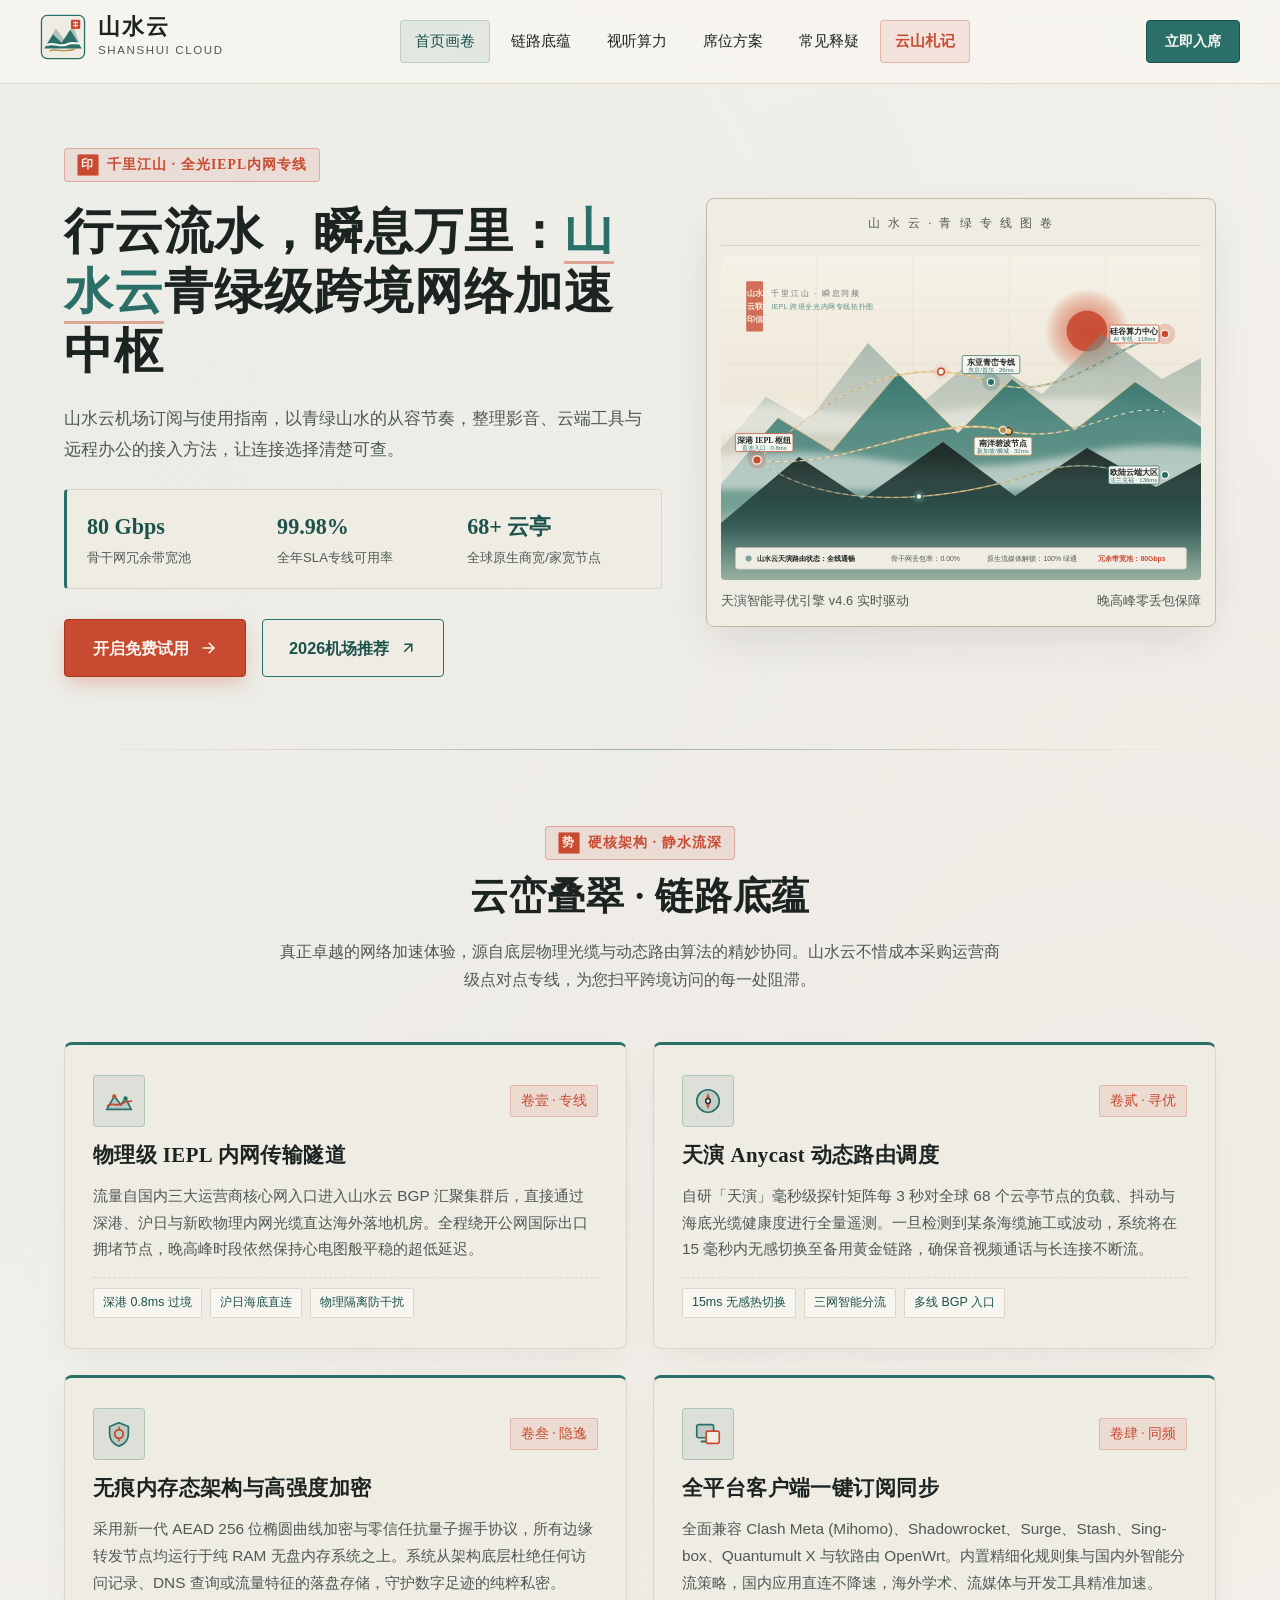
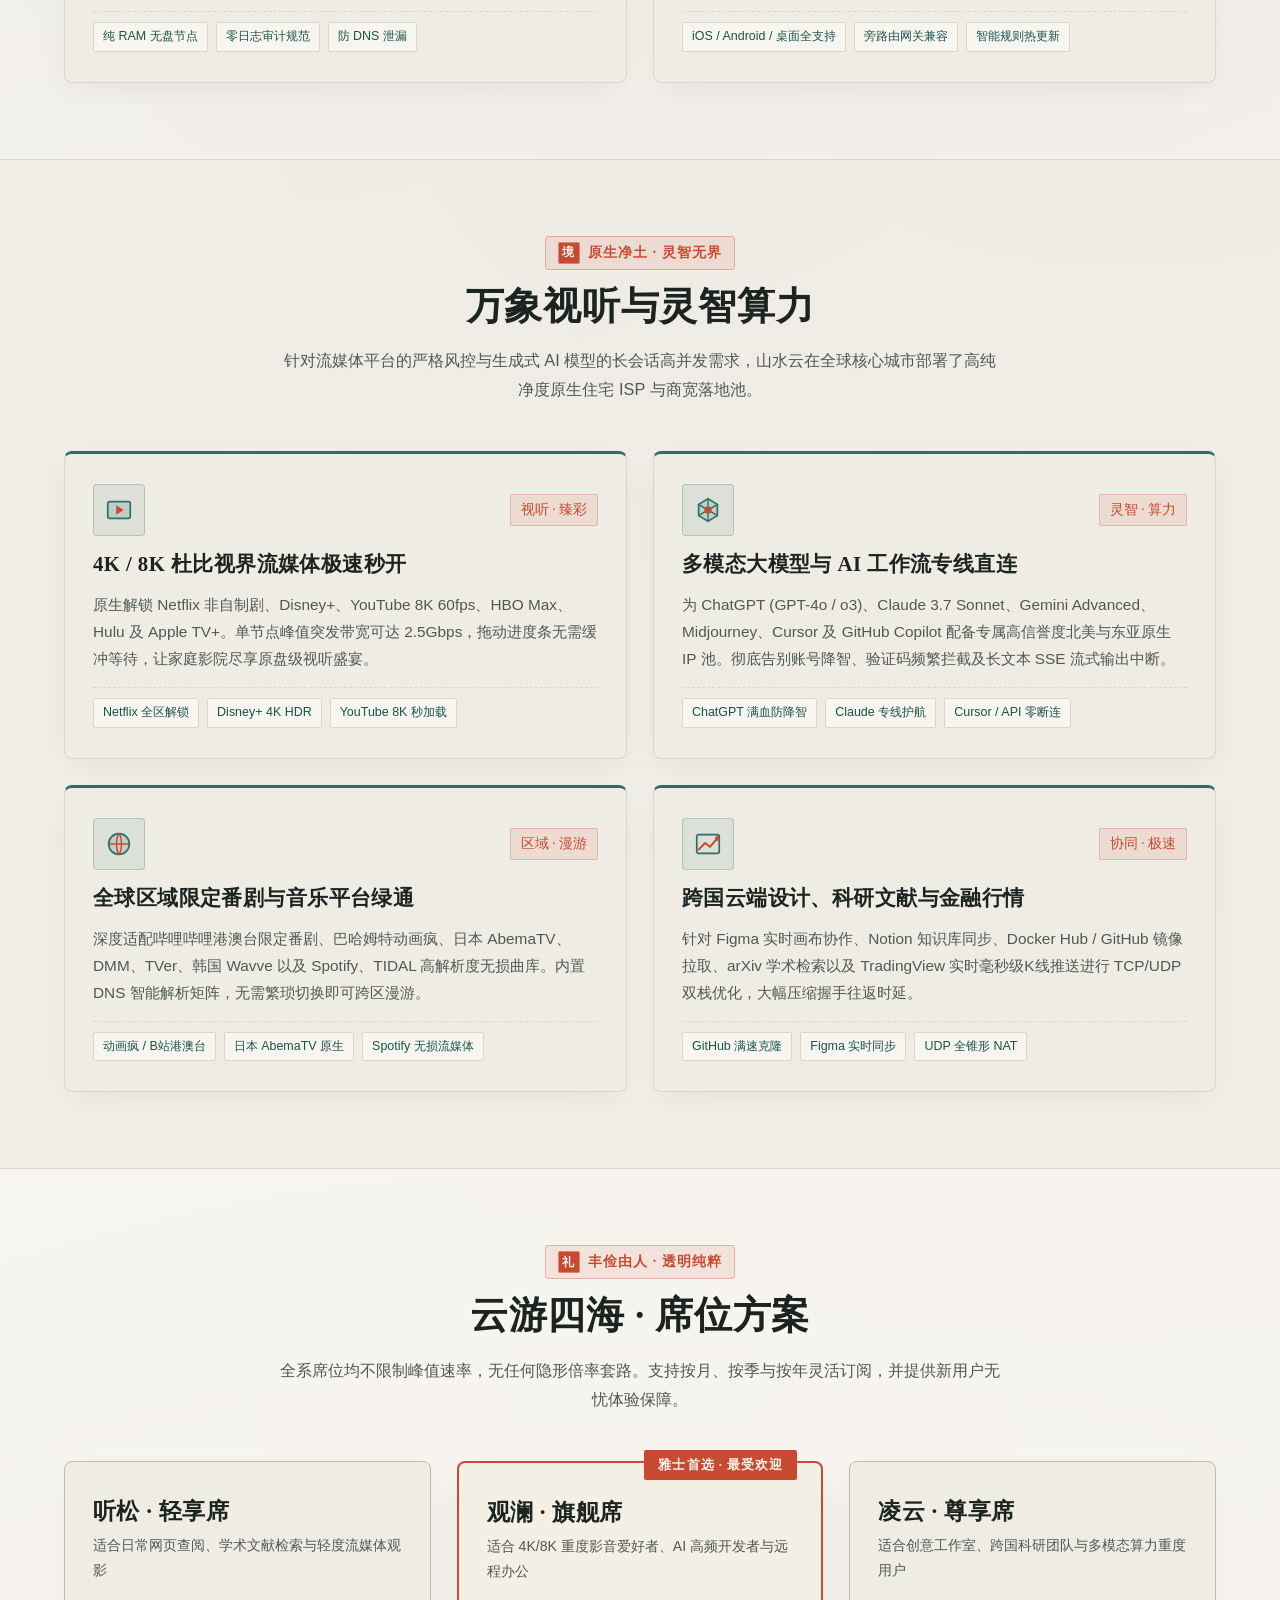
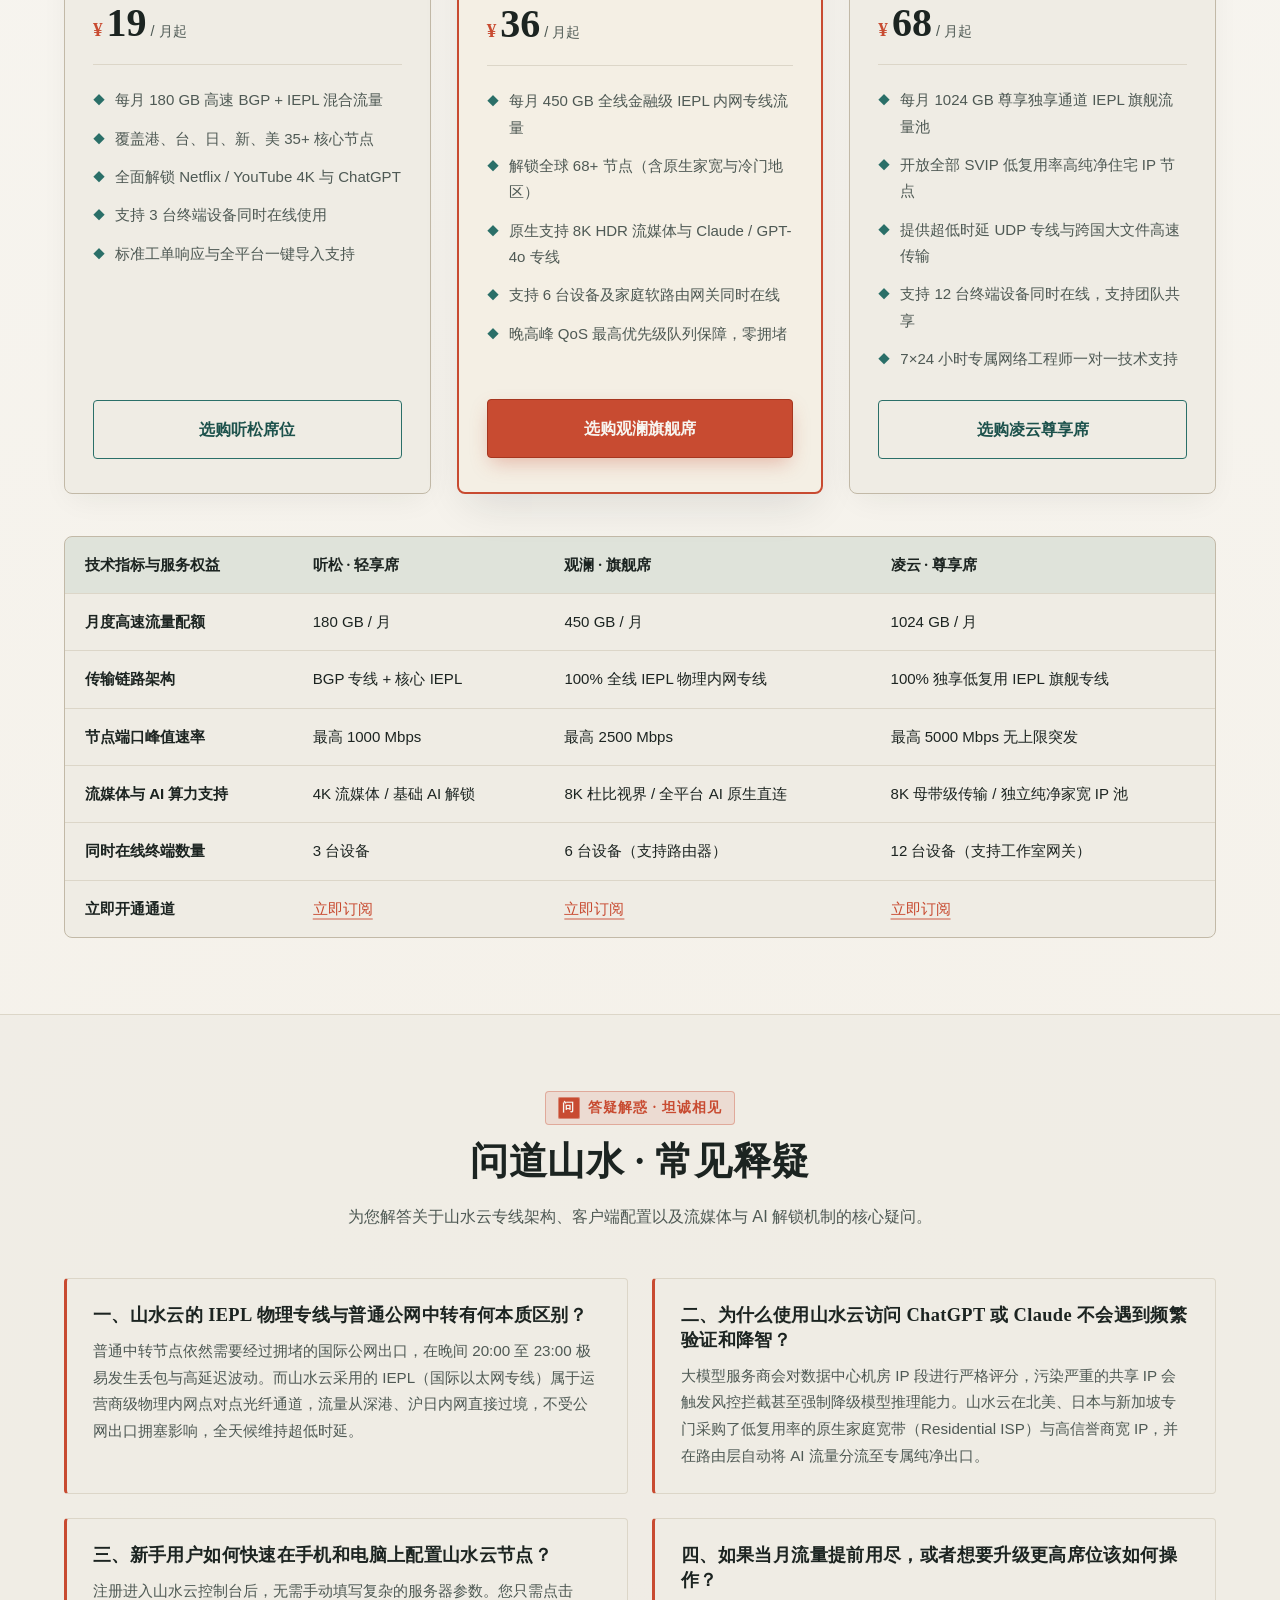
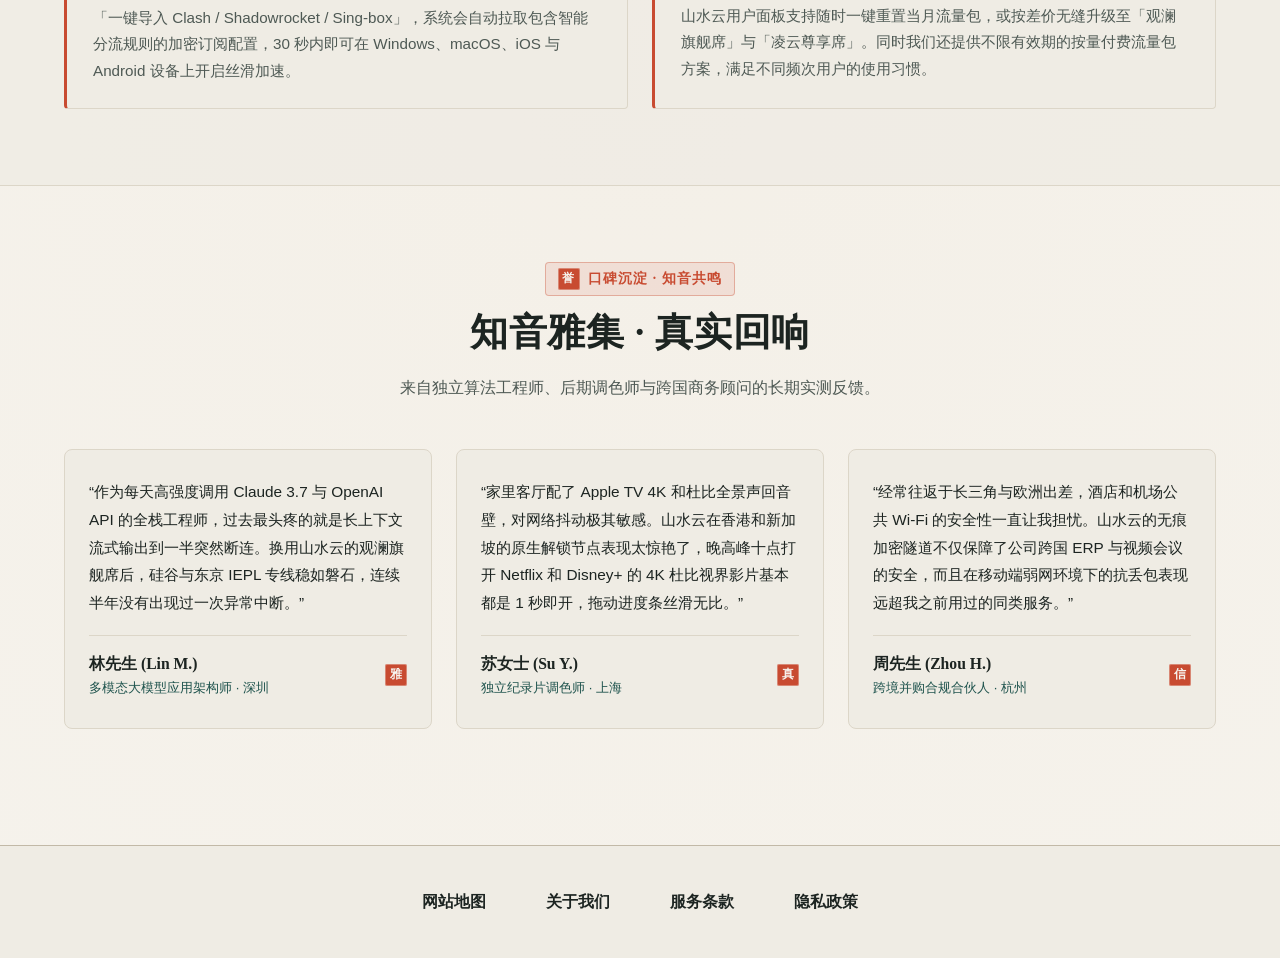
==== commit d22ae1d0: "Improve practical airport guides and update recommendation links" ====
--- a/index.html
+++ b/index.html
@@ -3,14 +3,14 @@
 <head>
   <meta charset="UTF-8">
   <meta name="viewport" content="width=device-width, initial-scale=1.0">
-  <title>山水云 - 2026青绿级IEPL专线网络加速与极速秒开机场推荐</title>
-  <meta name="description" content="山水云专注于构建高规格IEPL内网专线与BGP智能跨境网络加速体系。全天候极速秒开8K超清流媒体与多模态AI大模型，零日志加密护航，是追求低时延与高稳定性的旗舰级机场推荐之选。">
+  <title>山水云机场｜云山札记与影音办公连接指南</title>
+  <meta name="description" content="山水云机场订阅与使用指南，以青绿山水的从容节奏，整理影音、云端工具与远程办公的接入方法，让连接选择清楚可查。">
   <meta name="keywords" content="山水云,网络加速,极速秒开,机场推荐,IEPL专线,流媒体解锁,低延迟节点,跨境网络专线">
   <link rel="canonical" href="https://shanshui-yun.buzz/">
 
   <!-- Open Graph Meta Tags -->
-  <meta property="og:title" content="山水云 - 2026青绿级IEPL专线网络加速与极速秒开机场推荐">
-  <meta property="og:description" content="山水云专注于构建高规格IEPL内网专线与BGP智能跨境网络加速体系。全天候极速秒开8K超清流媒体与多模态AI大模型，是追求低时延与高稳定性的旗舰级机场推荐之选。">
+  <meta property="og:title" content="山水云机场｜云山札记与影音办公连接指南">
+  <meta property="og:description" content="山水云机场订阅与使用指南，以青绿山水的从容节奏，整理影音、云端工具与远程办公的接入方法，让连接选择清楚可查。">
   <meta property="og:image" content="https://shanshui-yun.buzz/hero-shanshui-ink.svg">
   <meta property="og:url" content="https://shanshui-yun.buzz/">
   <meta property="og:type" content="website">
@@ -18,8 +18,8 @@
 
   <!-- Twitter Card Meta Tags -->
   <meta name="twitter:card" content="summary_large_image">
-  <meta name="twitter:title" content="山水云 - 2026青绿级IEPL专线网络加速与极速秒开机场推荐">
-  <meta name="twitter:description" content="山水云以新中式匠心打造IEPL全光内网专线，提供毫秒级跨境网络加速与8K视听极速秒开体验。">
+  <meta name="twitter:title" content="山水云机场｜云山札记与影音办公连接指南">
+  <meta name="twitter:description" content="山水云机场订阅与使用指南，以青绿山水的从容节奏，整理影音、云端工具与远程办公的接入方法，让连接选择清楚可查。">
   <meta name="twitter:image" content="https://shanshui-yun.buzz/hero-shanshui-ink.svg">
 
   <link rel="stylesheet" href="style.css">
@@ -134,9 +134,7 @@
             行云流水，瞬息万里：<span class="highlight-ink">山水云</span>青绿级跨境网络加速中枢
           </h1>
 
-          <p class="hero-subtitle">
-            摒弃拥堵公网的曲折绕行，山水云以东方匠心构筑深港、沪日及亚欧金融级 IEPL 物理内网专线。无论是在线审阅 8K 杜比视界母带、调用海外多模态 AI 算力集群，还是跨国协同办公，皆如清风过山岗般极速秒开、静水流深。
-          </p>
+          <p class="hero-subtitle">山水云机场订阅与使用指南，以青绿山水的从容节奏，整理影音、云端工具与远程办公的接入方法，让连接选择清楚可查。</p>
 
           <div class="hero-metrics">
             <div class="metric-item">
@@ -158,8 +156,8 @@
               <span>开启免费试用</span>
               <svg width="18" height="18" viewBox="0 0 24 24" fill="none" stroke="currentColor" stroke-width="2"><path d="M5 12h14M13 5l7 7-7 7"/></svg>
             </a>
-            <a href="https://tizilab.net/paihang/" class="btn-secondary" target="_blank">
-              <span>2026最新梯子推荐</span>
+            <a href="https://jichangtuijan.top/ranking/" class="btn-secondary" target="_blank">
+              <span>2026机场推荐</span>
               <svg width="18" height="18" viewBox="0 0 24 24" fill="none" stroke="currentColor" stroke-width="2"><path d="M7 17L17 7M7 7h10v10"/></svg>
             </a>
           </div>
